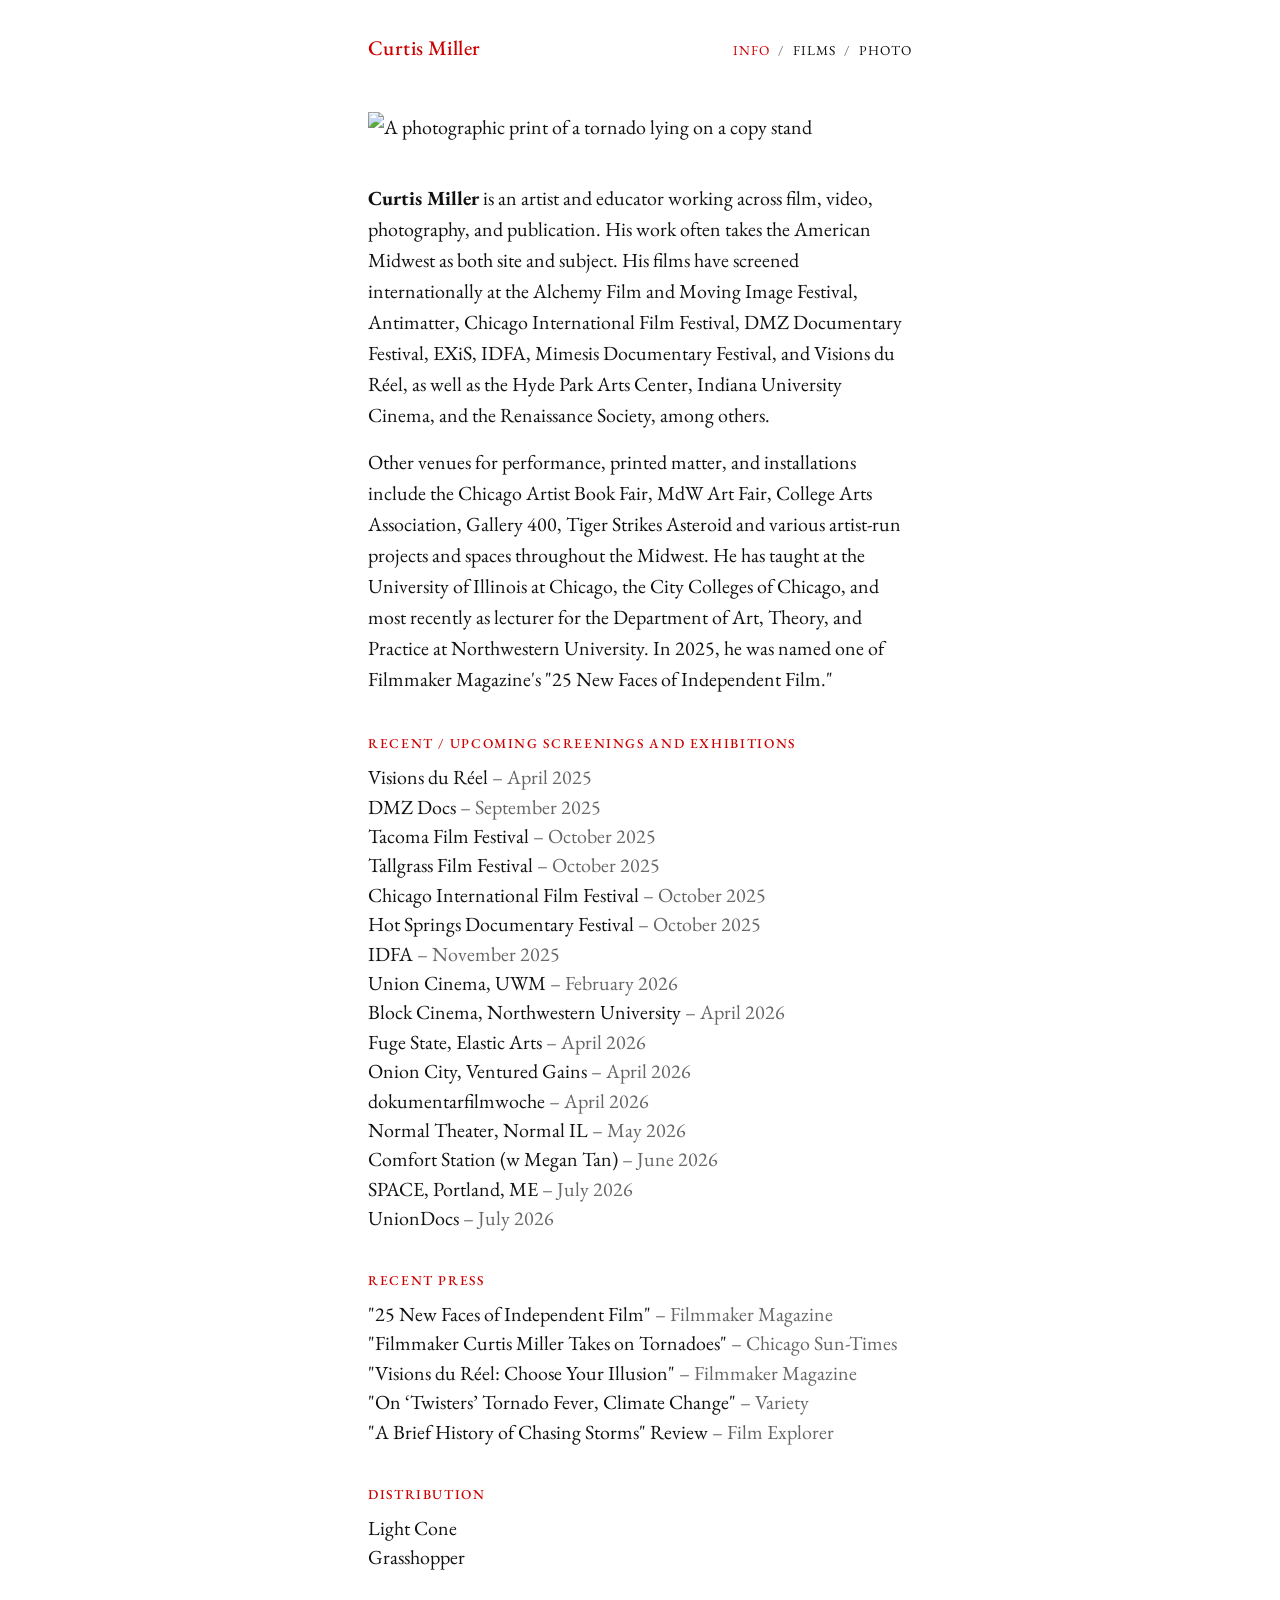
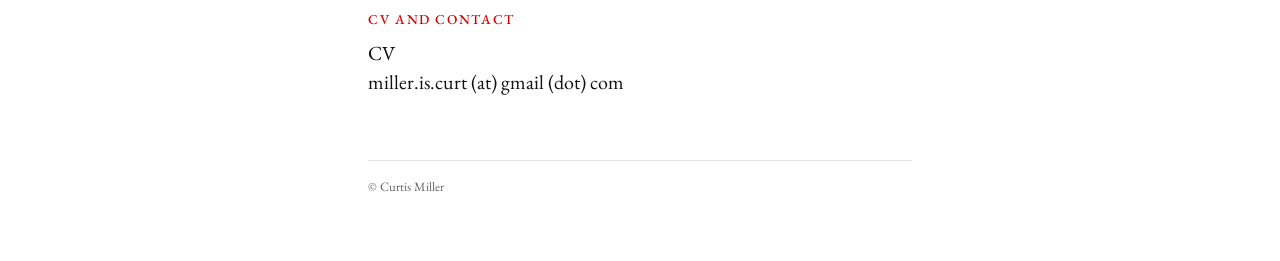
==== index.html @ 885ee68b "Add version number to stylesheet link so browsers fetch the new CSS Phones were showing the new page" ====
<!doctype html>
<html lang="en">
<head>
  <meta charset="utf-8">
  <meta name="viewport" content="width=device-width, initial-scale=1">
  <title>Curtis Miller – Artist / Filmmaker</title>
  <meta name="description" content="Curtis Miller is an artist and educator working across film, video, photography, and publication.">
  <link rel="preload" href="fonts/eb-garamond.woff2" as="font" type="font/woff2" crossorigin>
  <link rel="stylesheet" href="curtismiller.css?v=2">
</head>
<body>

<header class="site-header">
  <a class="site-name" href="index.html">Curtis Miller</a>
  <nav class="site-nav">
    <a href="index.html" aria-current="page">Info</a><a href="films.html">Films</a><a href="photo.html">Photo</a>
  </nav>
</header>

<main>
  <img class="lead-image" src="images/Minimal_Red.jpg" alt="A photographic print of a tornado lying on a copy stand">

  <div class="text">
    <p><strong>Curtis Miller</strong> is an artist and educator working across film, video, photography, and publication. His work often takes the American Midwest as both site and subject. His films have screened internationally at the Alchemy Film and Moving Image Festival, Antimatter, Chicago International Film Festival, DMZ Documentary Festival, EXiS, IDFA, Mimesis Documentary Festival, and Visions du Réel, as well as the Hyde Park Arts Center, Indiana University Cinema, and the Renaissance Society, among others.</p>

    <p>Other venues for performance, printed matter, and installations include the Chicago Artist Book Fair, MdW Art Fair, College Arts Association, Gallery 400, Tiger Strikes Asteroid and various artist-run projects and spaces throughout the Midwest. He has taught at the University of Illinois at Chicago, the City Colleges of Chicago, and most recently as lecturer for the Department of Art, Theory, and Practice at Northwestern University. In 2025, he was named one of Filmmaker Magazine's "25 New Faces of Independent Film."</p>

    <h2>Recent / Upcoming Screenings and Exhibitions</h2>
    <ul class="plain">
      <li>Visions du Réel <span class="date">– April 2025</span></li>
      <li>DMZ Docs <span class="date">– September 2025</span></li>
      <li>Tacoma Film Festival <span class="date">– October 2025</span></li>
      <li>Tallgrass Film Festival <span class="date">– October 2025</span></li>
      <li>Chicago International Film Festival <span class="date">– October 2025</span></li>
      <li>Hot Springs Documentary Festival <span class="date">– October 2025</span></li>
      <li>IDFA <span class="date">– November 2025</span></li>
      <li>Union Cinema, UWM <span class="date">– February 2026</span></li>
      <li>Block Cinema, Northwestern University <span class="date">– April 2026</span></li>
      <li>Fuge State, Elastic Arts <span class="date">– April 2026</span></li>
      <li>Onion City, Ventured Gains <span class="date">– April 2026</span></li>
      <li>dokumentarfilmwoche <span class="date">– April 2026</span></li>
      <li>Normal Theater, Normal IL <span class="date">– May 2026</span></li>
      <li><a href="https://comfortstationlogansquare.org/june-2026-curtis-miller-and-megan-tan" target="_blank" rel="noopener">Comfort Station (w Megan Tan)</a> <span class="date">– June 2026</span></li>
      <li>SPACE, Portland, ME <span class="date">– July 2026</span></li>
      <li>UnionDocs <span class="date">– July 2026</span></li>
    </ul>

    <h2>Recent Press</h2>
    <ul class="plain">
      <li><a href="https://filmmakermagazine.com/people/curtis-miller/" target="_blank" rel="noopener">"25 New Faces of Independent Film"</a> <span class="source">– Filmmaker Magazine</span></li>
      <li><a href="https://chicago.suntimes.com/movies-and-tv/2025/10/17/filmmaker-curtis-miller-a-brief-history-of-chasing-storms-chicago-international-film-fest" target="_blank" rel="noopener">"Filmmaker Curtis Miller Takes on Tornadoes"</a> <span class="source">– Chicago Sun-Times</span></li>
      <li><a href="https://filmmakermagazine.com/130494-visions-du-reel-2025-reviews-prince-of-nanawa-soldiers-of-light/" target="_blank" rel="noopener">"Visions du Réel: Choose Your Illusion"</a> <span class="source">– Filmmaker Magazine</span></li>
      <li><a href="https://variety.com/2025/film/global/a-brief-history-of-chasing-storms-twisters-climate-change-1236362702/" target="_blank" rel="noopener">"On ‘Twisters’ Tornado Fever, Climate Change"</a> <span class="source">– Variety</span></li>
      <li><a href="https://www.filmexplorer.ch/detail/a-brief-history-of-chasing-storms/" target="_blank" rel="noopener">"A Brief History of Chasing Storms" Review</a> <span class="source">– Film Explorer</span></li>
    </ul>

    <h2>Distribution</h2>
    <ul class="plain">
      <li><a href="https://lightcone.org/en/cineaste-18432-curtis-miller" target="_blank" rel="noopener">Light Cone</a></li>
      <li><a href="https://store.grasshopperfilm.com/a-brief-history-of-chasing-storms.html" target="_blank" rel="noopener">Grasshopper</a></li>
    </ul>

    <h2>CV and Contact</h2>
    <ul class="plain">
      <li><a href="https://docs.google.com/document/d/1ivkxfLE26ahniaY4CYEQGOqVUNz95qUPNqPvk-hR7dc/edit?usp=sharing" target="_blank" rel="noopener">CV</a></li>
      <li>miller.is.curt (at) gmail (dot) com</li>
    </ul>
  </div>
</main>

<footer class="site-footer">© Curtis Miller</footer>

</body>
</html>
---- curtismiller.css ----
/*
  Curtis Miller - site stylesheet

  Mobile-first: the base rules are for phones, and the media
  queries near the bottom add to them for wider screens.
  Colours live in the :root block so they can be changed in one place.

  After editing this file, bump the ?v= number in each page's
  <link rel="stylesheet" href="curtismiller.css?v=..."> line so browsers
  fetch the new version instead of a cached copy.
*/

/* ---------- Font: EB Garamond, self-hosted (regular and italic files) ---------- */

@font-face {
  font-family: "EB Garamond";
  font-style: normal;
  font-weight: 400 800;
  font-display: swap;
  src: url("fonts/eb-garamond.woff2") format("woff2");
}

@font-face {
  font-family: "EB Garamond";
  font-style: italic;
  font-weight: 400 800;
  font-display: swap;
  src: url("fonts/eb-garamond-italic.woff2") format("woff2");
}

/* ---------- Colours ---------- */

:root {
  --bg: #fff;
  --text: #111;
  --muted: #666;
  --accent: #c00;   /* the site red; darker than pure red so small text stays readable */
  --rule: #e5e5e5;

  --column: 34rem;  /* width of the single page column: header, images, text, footer */
}

@media (prefers-color-scheme: dark) {
  :root {
    --bg: #111;
    --text: #e8e8e8;
    --muted: #999;
    --accent: #ff5a5a;
    --rule: #2a2a2a;
  }
}

/* ---------- Base ---------- */

*,
*::before,
*::after {
  box-sizing: border-box;
}

html {
  -webkit-text-size-adjust: 100%;
  text-size-adjust: 100%;
}

body {
  margin: 0;
  padding: 0 1rem 3rem;
  background: var(--bg);
  color: var(--text);
  font-family: "EB Garamond", Garamond, "Times New Roman", Georgia, serif;
  font-size: 1.15rem;
  line-height: 1.55;
}

a {
  color: inherit;
  text-decoration: none;
}

a:hover,
a:focus {
  color: var(--accent);
}

a:focus-visible {
  outline: 2px solid var(--accent);
  outline-offset: 2px;
}

img {
  display: block;
  max-width: 100%;
  height: auto;
  margin: 0 auto;
}

h1,
h2 {
  color: var(--accent);
  font-weight: 500;
  line-height: 1.25;
}

h1 {
  font-size: 1.5rem;
  margin: 0 0 0.25rem;
}

h2 {
  font-size: 0.85rem;
  letter-spacing: 0.12em;
  text-transform: uppercase;
  margin: 2.5rem 0 0.75rem;
}

p {
  margin: 0 0 1rem;
}

/* ---------- Header and navigation ---------- */

.site-header {
  display: flex;
  flex-wrap: wrap;
  align-items: baseline;
  justify-content: space-between;
  gap: 0.5rem 1.5rem;
  max-width: var(--column);
  margin: 0 auto;
  padding: 1.25rem 0 2rem;
}

.site-name {
  color: var(--accent);
  font-weight: 500;
  font-size: 1.3rem;
  letter-spacing: 0.02em;
}

.site-nav {
  font-size: 0.85rem;
  letter-spacing: 0.08em;
  text-transform: uppercase;
}

.site-nav a + a::before {
  content: "/";
  margin: 0 0.6em;
  color: var(--muted);
}

.site-nav a[aria-current="page"] {
  color: var(--accent);
}

/* ---------- Page content ---------- */

main {
  max-width: var(--column);
  margin: 0 auto;
}

/* Comfortable reading width for paragraphs and lists */
.text {
  max-width: var(--column);
  margin: 0 auto;
}

.meta {
  color: var(--muted);
  font-size: 0.9rem;
}

.lead-image {
  margin: 0 auto 2.5rem;
}

/* Lists without bullets: screenings, press, links */
.plain {
  list-style: none;
  margin: 0;
  padding: 0;
}

.plain li {
  margin-bottom: 0.15rem;
  line-height: 1.35;
}

.plain .source,
.plain .date {
  color: var(--muted);
}

/* ---------- Image stacks (film pages, photo series) ---------- */

.stack {
  margin: 1.5rem 0 2rem;
}

.stack img {
  margin-bottom: 1rem;
}

/* Images fill the column so their edges line up with the text */
.stack img,
.lead-image {
  width: 100%;
}

/* ---------- Films grid ---------- */

.film-grid {
  display: grid;
  grid-template-columns: 1fr;
  gap: 2rem 1.5rem;
  margin: 0;
  padding: 0;
  list-style: none;
}

.film-grid a {
  display: block;
}

.film-grid img {
  width: 100%;
}

.film-grid .title {
  display: block;
  margin-top: 0.5rem;
  font-weight: 500;
  line-height: 1.3;
}

.film-grid .meta {
  display: block;
}

.film-grid a:hover img,
.film-grid a:focus img {
  opacity: 0.85;
}

/* ---------- Photo series ---------- */

.series {
  margin-bottom: 2rem;
}

.series h2 {
  margin-top: 0;
  max-width: var(--column);
  margin-left: auto;
  margin-right: auto;
}

.series .year {
  color: var(--muted);
  font-weight: 400;
  text-transform: none;
  letter-spacing: 0;
}

/* ---------- Footer ---------- */

.back {
  margin-top: 3rem;
}

.site-footer {
  max-width: var(--column);
  margin: 4rem auto 0;
  padding-top: 1rem;
  border-top: 1px solid var(--rule);
  color: var(--muted);
  font-size: 0.8rem;
}

/* ---------- Tablet and up ---------- */

@media (min-width: 640px) {
  body {
    padding: 0 2rem 4rem;
  }

  .film-grid {
    grid-template-columns: 1fr 1fr;
  }
}

/* ---------- Desktop ---------- */

@media (min-width: 1024px) {
  body {
    font-size: 1.25rem;
  }

  h1 {
    font-size: 1.9rem;
  }

  .site-header {
    padding: 2rem 0 3rem;
  }
}

/* ---------- Print ---------- */

@media print {
  .site-nav,
  .back {
    display: none;
  }

  a {
    text-decoration: underline;
  }
}
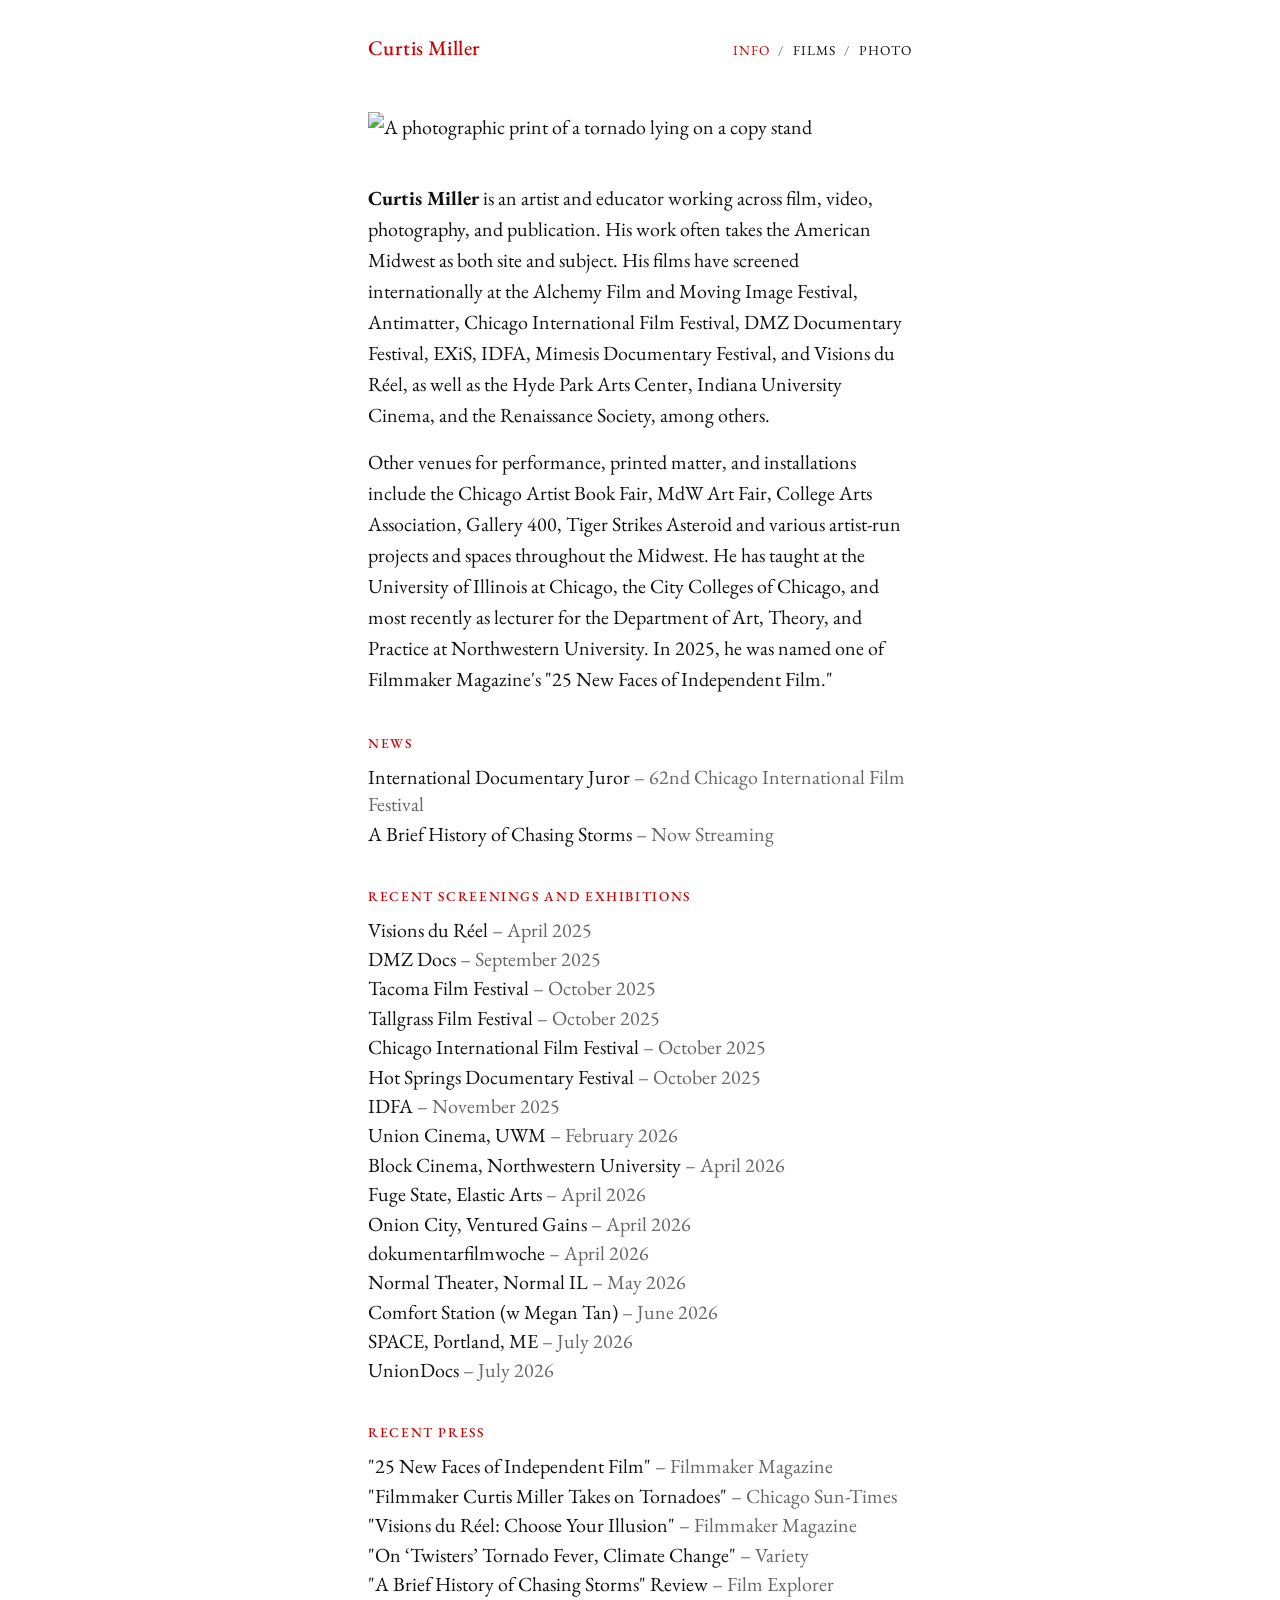
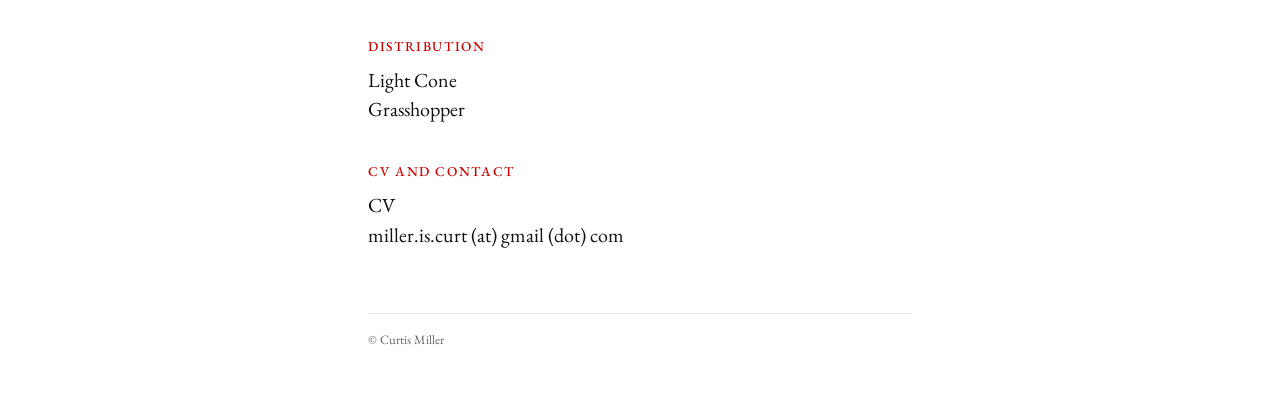
==== commit f57dcb74: "Add News section to Info page; rename screenings heading Co-Authored-By: Claude Opus 5.5 <noreply@an" ====
--- a/index.html
+++ b/index.html
@@ -25,7 +25,13 @@
 
     <p>Other venues for performance, printed matter, and installations include the Chicago Artist Book Fair, MdW Art Fair, College Arts Association, Gallery 400, Tiger Strikes Asteroid and various artist-run projects and spaces throughout the Midwest. He has taught at the University of Illinois at Chicago, the City Colleges of Chicago, and most recently as lecturer for the Department of Art, Theory, and Practice at Northwestern University. In 2025, he was named one of Filmmaker Magazine's "25 New Faces of Independent Film."</p>
 
-    <h2>Recent / Upcoming Screenings and Exhibitions</h2>
+    <h2>News</h2>
+    <ul class="plain">
+      <li><a href="https://www.chicagofilmfestival.com/festival/juries/#1571243135272-5488a110-1508" target="_blank" rel="noopener">International Documentary Juror</a> <span class="source">– 62nd Chicago International Film Festival</span></li>
+      <li><a href="https://watch.grasshopperfilm.com/films/a-brief-history-of-chasing-storms" target="_blank" rel="noopener">A Brief History of Chasing Storms</a> <span class="source">– Now Streaming</span></li>
+    </ul>
+
+    <h2>Recent Screenings and Exhibitions</h2>
     <ul class="plain">
       <li>Visions du Réel <span class="date">– April 2025</span></li>
       <li>DMZ Docs <span class="date">– September 2025</span></li>
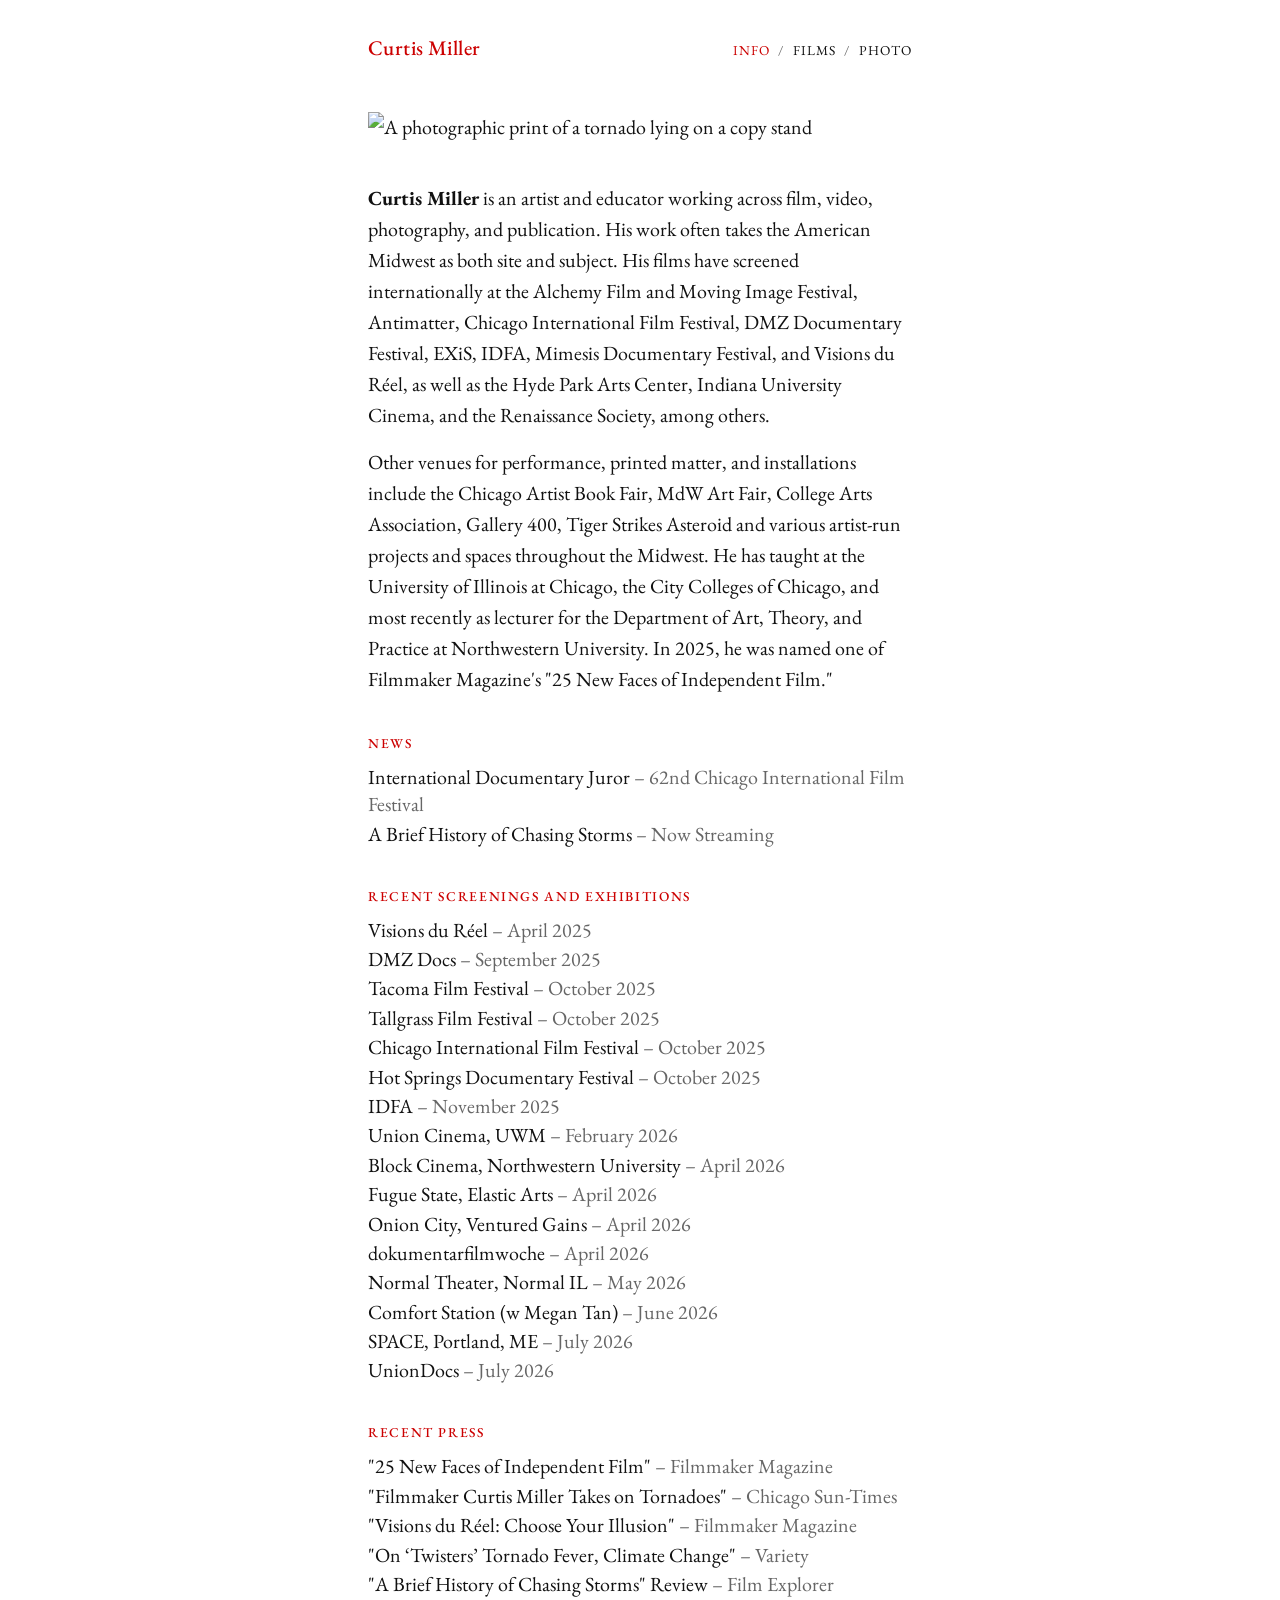
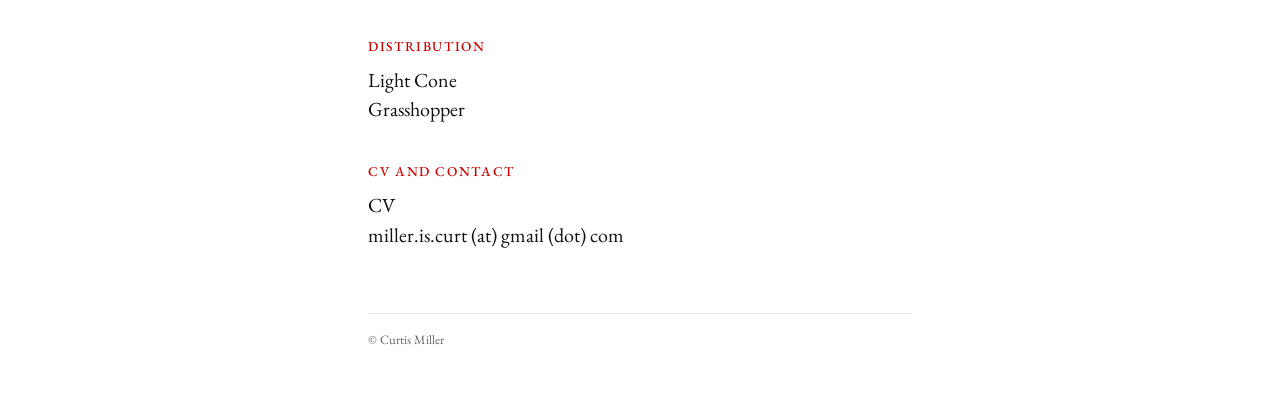
==== commit e9aa0b6d: "Add CV page and link it from the Info page Replaces the Google Doc link. Year column layout for each" ====
--- a/index.html
+++ b/index.html
@@ -6,7 +6,7 @@
   <title>Curtis Miller – Artist / Filmmaker</title>
   <meta name="description" content="Curtis Miller is an artist and educator working across film, video, photography, and publication.">
   <link rel="preload" href="fonts/eb-garamond.woff2" as="font" type="font/woff2" crossorigin>
-  <link rel="stylesheet" href="curtismiller.css?v=2">
+  <link rel="stylesheet" href="curtismiller.css?v=3">
 </head>
 <body>
 
@@ -42,7 +42,7 @@
       <li>IDFA <span class="date">– November 2025</span></li>
       <li>Union Cinema, UWM <span class="date">– February 2026</span></li>
       <li>Block Cinema, Northwestern University <span class="date">– April 2026</span></li>
-      <li>Fuge State, Elastic Arts <span class="date">– April 2026</span></li>
+      <li>Fugue State, Elastic Arts <span class="date">– April 2026</span></li>
       <li>Onion City, Ventured Gains <span class="date">– April 2026</span></li>
       <li>dokumentarfilmwoche <span class="date">– April 2026</span></li>
       <li>Normal Theater, Normal IL <span class="date">– May 2026</span></li>
@@ -68,7 +68,7 @@
 
     <h2>CV and Contact</h2>
     <ul class="plain">
-      <li><a href="https://docs.google.com/document/d/1ivkxfLE26ahniaY4CYEQGOqVUNz95qUPNqPvk-hR7dc/edit?usp=sharing" target="_blank" rel="noopener">CV</a></li>
+      <li><a href="cv.html">CV</a></li>
       <li>miller.is.curt (at) gmail (dot) com</li>
     </ul>
   </div>
--- a/curtismiller.css
+++ b/curtismiller.css
@@ -193,6 +193,38 @@
   color: var(--muted);
 }
 
+/* ---------- CV: year column beside each entry ---------- */
+
+.cv {
+  display: grid;
+  grid-template-columns: 4.5rem 1fr;
+  gap: 0 1rem;
+  margin: 0;
+  line-height: 1.35;
+}
+
+.cv dt {
+  color: var(--muted);
+}
+
+.cv dd {
+  margin: 0 0 0.6rem;
+}
+
+.detail-list {
+  margin-top: 0.3rem;
+}
+
+.detail {
+  display: block;
+  color: var(--muted);
+  font-size: 0.85em;
+}
+
+.detail-list li {
+  margin-bottom: 0.4rem;
+}
+
 /* ---------- Image stacks (film pages, photo series) ---------- */
 
 .stack {
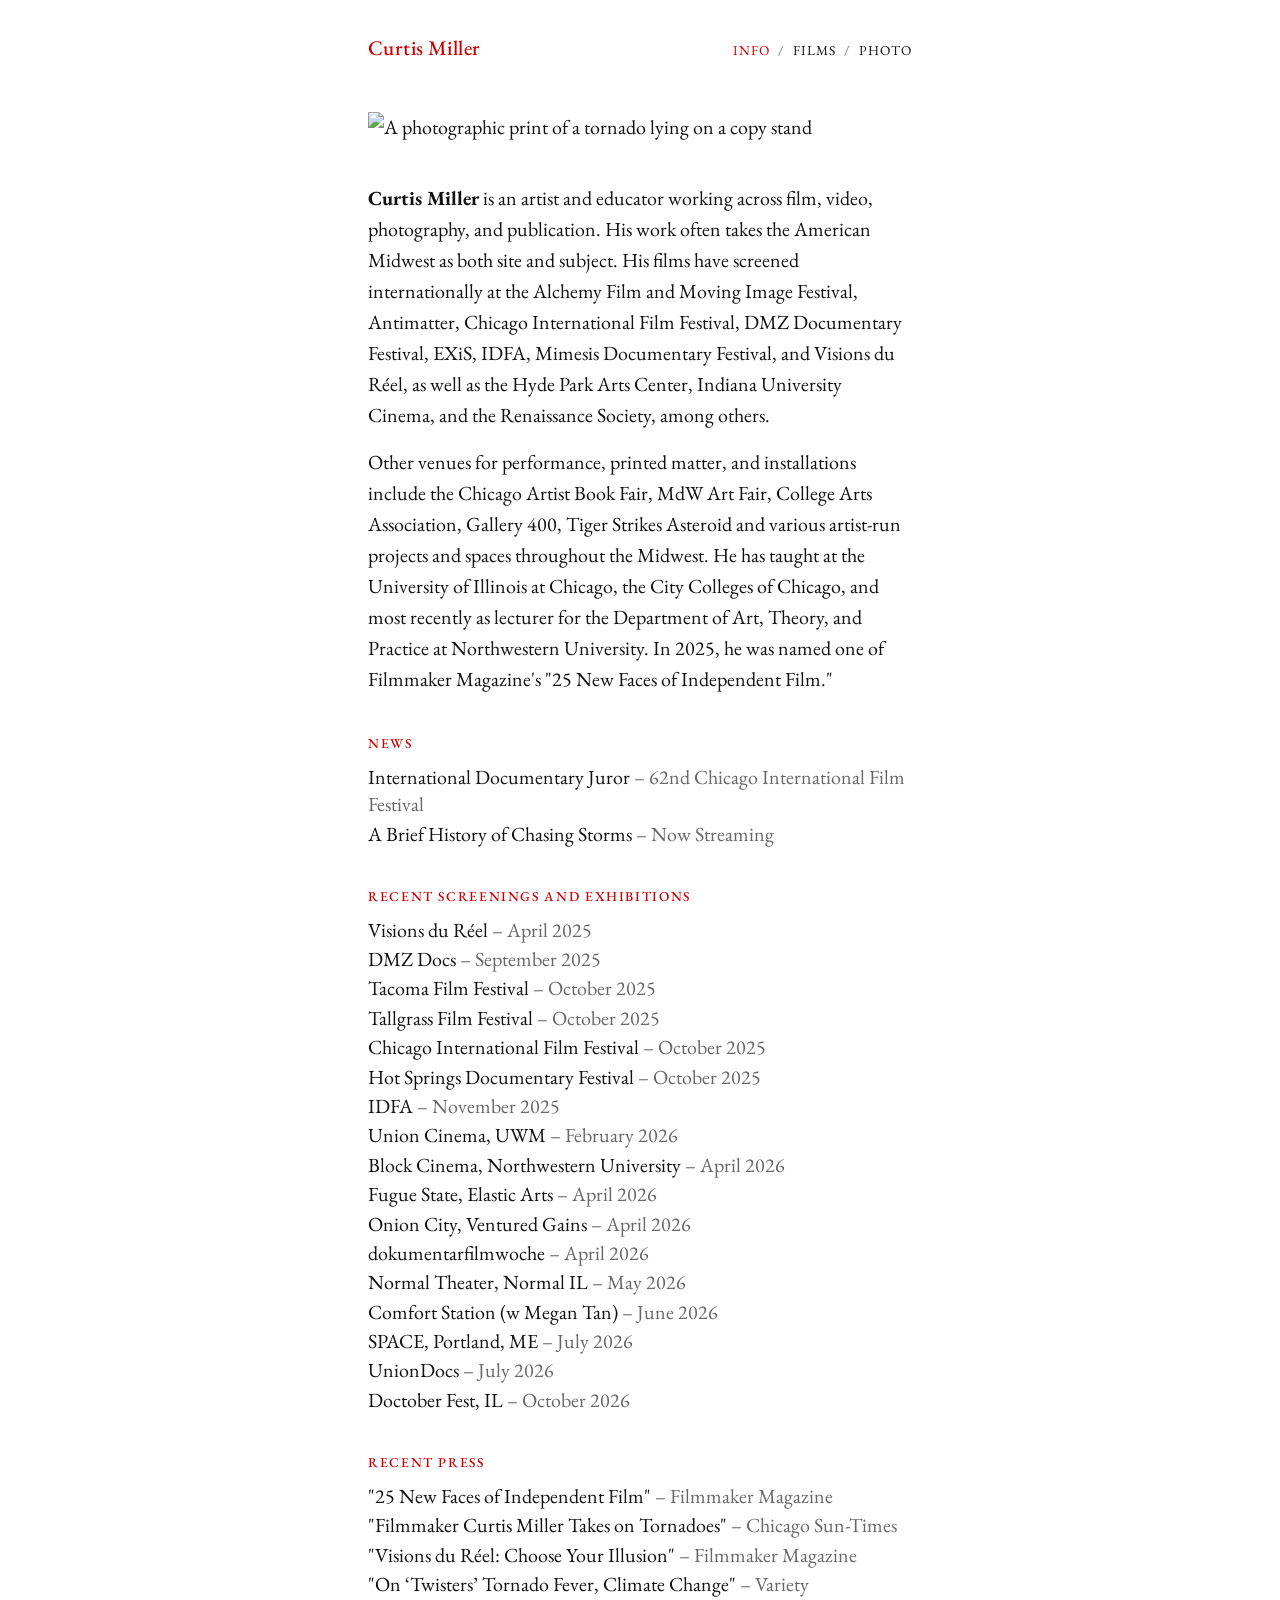
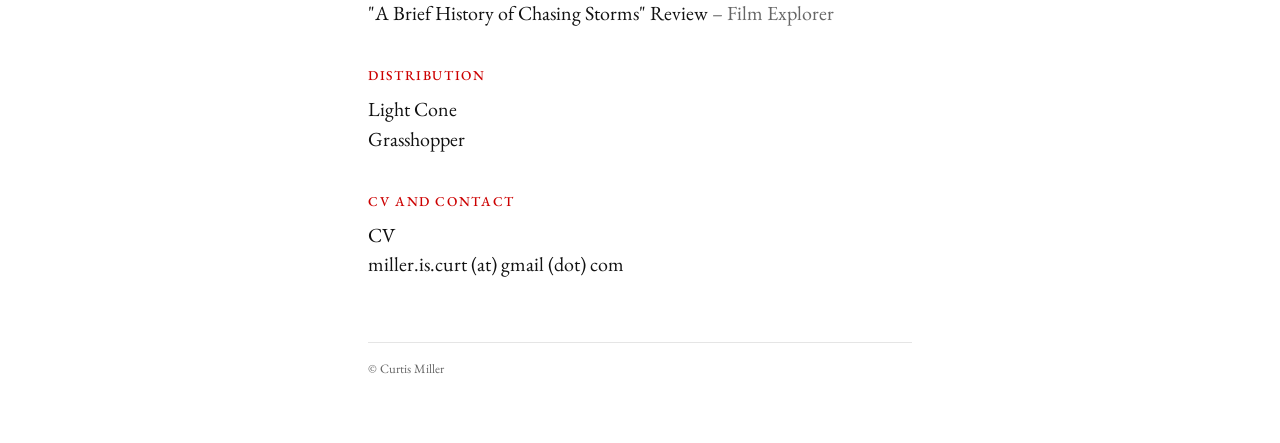
==== commit d7ea735f: "Add Doctober Fest to recent screenings Co-Authored-By: Claude Opus 5.5 <noreply@anthropic.com> Claud" ====
--- a/index.html
+++ b/index.html
@@ -49,6 +49,7 @@
       <li><a href="https://comfortstationlogansquare.org/june-2026-curtis-miller-and-megan-tan" target="_blank" rel="noopener">Comfort Station (w Megan Tan)</a> <span class="date">– June 2026</span></li>
       <li>SPACE, Portland, ME <span class="date">– July 2026</span></li>
       <li>UnionDocs <span class="date">– July 2026</span></li>
+      <li>Doctober Fest, IL <span class="date">– October 2026</span></li>
     </ul>
 
     <h2>Recent Press</h2>
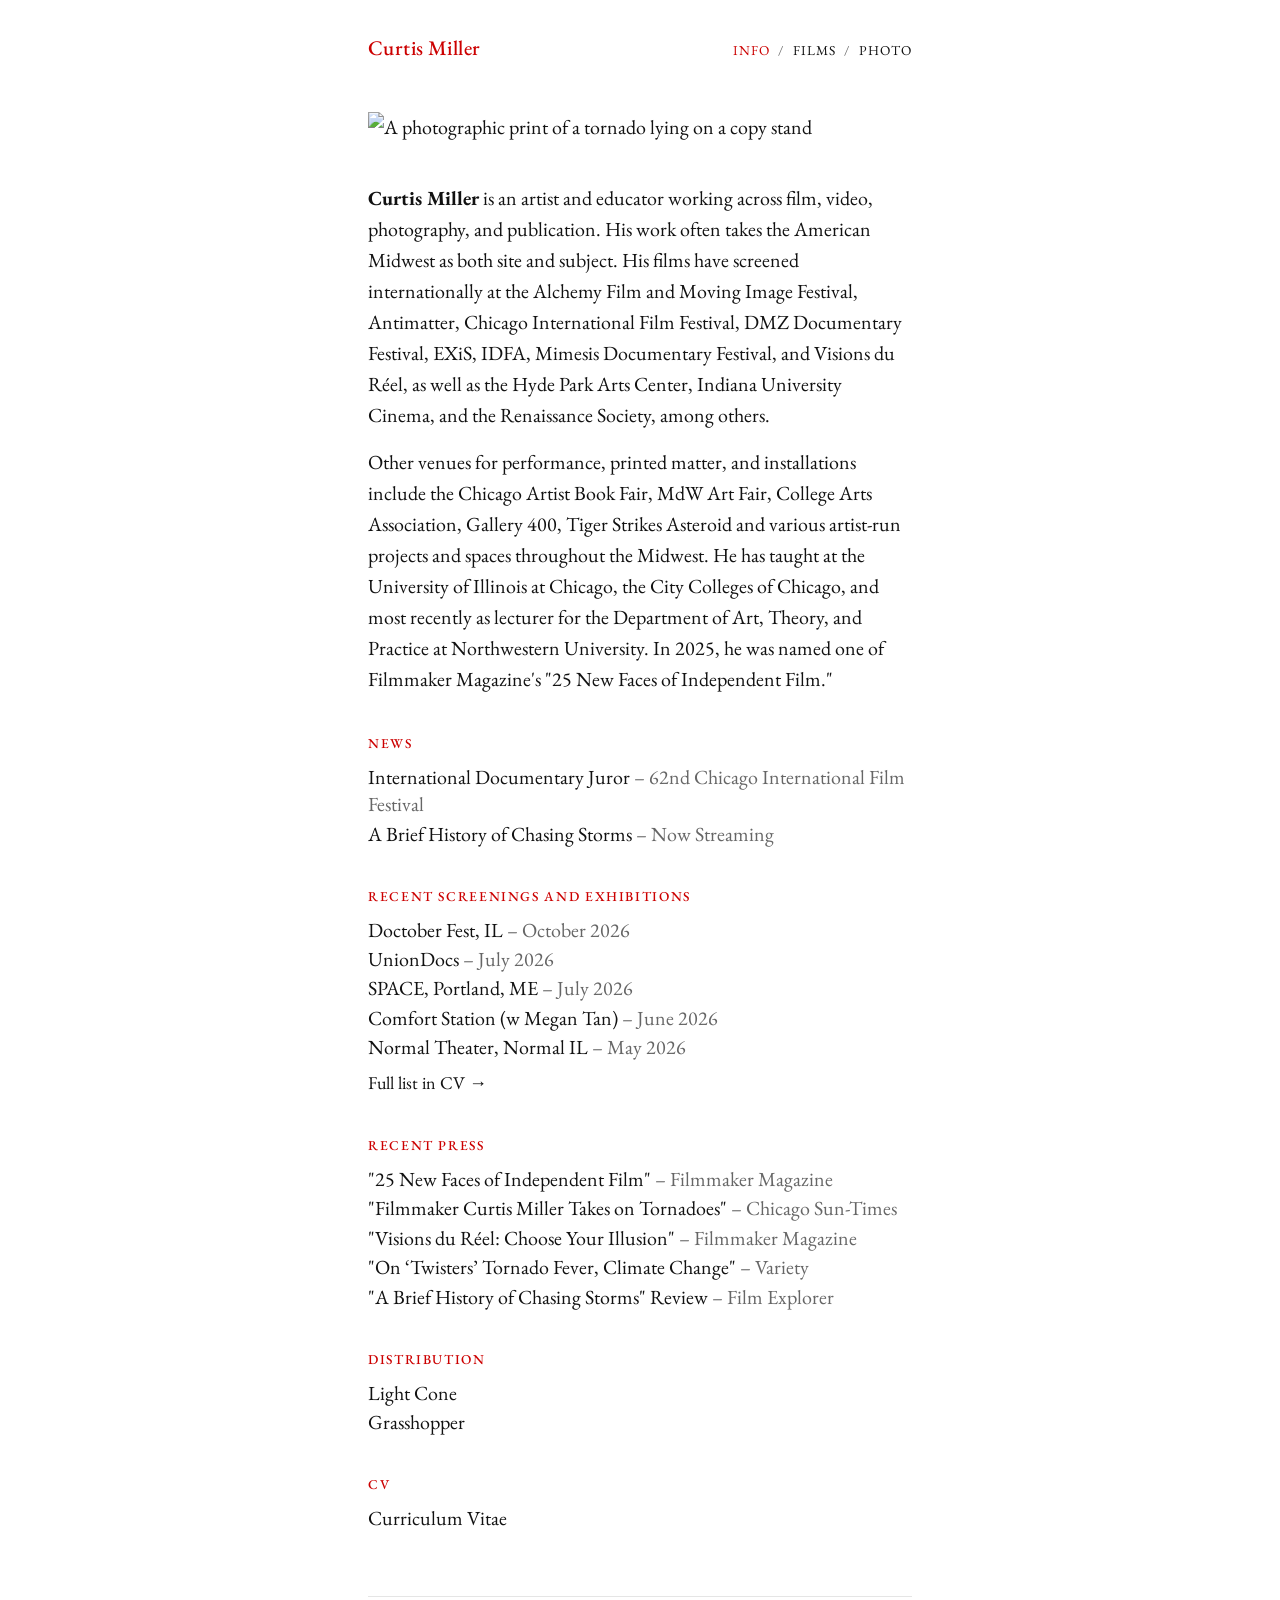
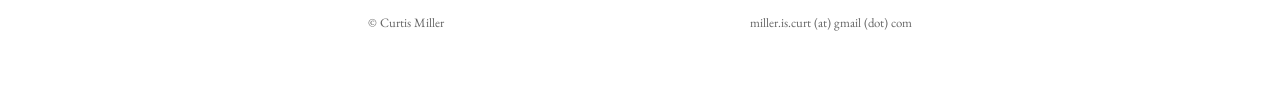
==== commit a8f11155: "Shorten Info page, add Watch link, enlargeable photos, footer email, link previews - Info: screening" ====
--- a/index.html
+++ b/index.html
@@ -5,8 +5,15 @@
   <meta name="viewport" content="width=device-width, initial-scale=1">
   <title>Curtis Miller – Artist / Filmmaker</title>
   <meta name="description" content="Curtis Miller is an artist and educator working across film, video, photography, and publication.">
+  <meta property="og:type" content="website">
+  <meta property="og:site_name" content="Curtis Miller">
+  <meta property="og:title" content="Curtis Miller – Artist / Filmmaker">
+  <meta property="og:description" content="Curtis Miller is an artist and educator working across film, video, photography, and publication.">
+  <meta property="og:url" content="https://www.curtis-miller.com/">
+  <meta property="og:image" content="https://www.curtis-miller.com/images/Minimal_Red.jpg">
+  <meta name="twitter:card" content="summary_large_image">
   <link rel="preload" href="fonts/eb-garamond.woff2" as="font" type="font/woff2" crossorigin>
-  <link rel="stylesheet" href="curtismiller.css?v=3">
+  <link rel="stylesheet" href="curtismiller.css?v=4">
 </head>
 <body>
 
@@ -33,24 +40,13 @@
 
     <h2>Recent Screenings and Exhibitions</h2>
     <ul class="plain">
-      <li>Visions du Réel <span class="date">– April 2025</span></li>
-      <li>DMZ Docs <span class="date">– September 2025</span></li>
-      <li>Tacoma Film Festival <span class="date">– October 2025</span></li>
-      <li>Tallgrass Film Festival <span class="date">– October 2025</span></li>
-      <li>Chicago International Film Festival <span class="date">– October 2025</span></li>
-      <li>Hot Springs Documentary Festival <span class="date">– October 2025</span></li>
-      <li>IDFA <span class="date">– November 2025</span></li>
-      <li>Union Cinema, UWM <span class="date">– February 2026</span></li>
-      <li>Block Cinema, Northwestern University <span class="date">– April 2026</span></li>
-      <li>Fugue State, Elastic Arts <span class="date">– April 2026</span></li>
-      <li>Onion City, Ventured Gains <span class="date">– April 2026</span></li>
-      <li>dokumentarfilmwoche <span class="date">– April 2026</span></li>
+      <li>Doctober Fest, IL <span class="date">– October 2026</span></li>
+      <li>UnionDocs <span class="date">– July 2026</span></li>
+      <li>SPACE, Portland, ME <span class="date">– July 2026</span></li>
+      <li><a href="https://comfortstationlogansquare.org/june-2026-curtis-miller-and-megan-tan" target="_blank" rel="noopener">Comfort Station (w Megan Tan)</a> <span class="date">– June 2026</span></li>
       <li>Normal Theater, Normal IL <span class="date">– May 2026</span></li>
-      <li><a href="https://comfortstationlogansquare.org/june-2026-curtis-miller-and-megan-tan" target="_blank" rel="noopener">Comfort Station (w Megan Tan)</a> <span class="date">– June 2026</span></li>
-      <li>SPACE, Portland, ME <span class="date">– July 2026</span></li>
-      <li>UnionDocs <span class="date">– July 2026</span></li>
-      <li>Doctober Fest, IL <span class="date">– October 2026</span></li>
     </ul>
+    <p class="more"><a href="cv.html">Full list in CV →</a></p>
 
     <h2>Recent Press</h2>
     <ul class="plain">
@@ -67,15 +63,17 @@
       <li><a href="https://store.grasshopperfilm.com/a-brief-history-of-chasing-storms.html" target="_blank" rel="noopener">Grasshopper</a></li>
     </ul>
 
-    <h2>CV and Contact</h2>
+    <h2>CV</h2>
     <ul class="plain">
-      <li><a href="cv.html">CV</a></li>
-      <li>miller.is.curt (at) gmail (dot) com</li>
+      <li><a href="cv.html">Curriculum Vitae</a></li>
     </ul>
   </div>
 </main>
 
-<footer class="site-footer">© Curtis Miller</footer>
+<footer class="site-footer">
+  <span>© Curtis Miller</span>
+  <span>miller.is.curt (at) gmail (dot) com</span>
+</footer>
 
 </body>
 </html>
--- a/curtismiller.css
+++ b/curtismiller.css
@@ -193,6 +193,11 @@
   color: var(--muted);
 }
 
+.more {
+  margin: 0.5rem 0 0;
+  font-size: 0.9em;
+}
+
 /* ---------- CV: year column beside each entry ---------- */
 
 .cv {
@@ -233,6 +238,12 @@
 
 .stack img {
   margin-bottom: 1rem;
+}
+
+/* Clicking a photo opens it full size */
+.zoom {
+  display: block;
+  cursor: zoom-in;
 }
 
 /* Images fill the column so their edges line up with the text */
@@ -309,6 +320,10 @@
   border-top: 1px solid var(--rule);
   color: var(--muted);
   font-size: 0.8rem;
+  display: flex;
+  flex-wrap: wrap;
+  justify-content: space-between;
+  gap: 0.25rem 1rem;
 }
 
 /* ---------- Tablet and up ---------- */
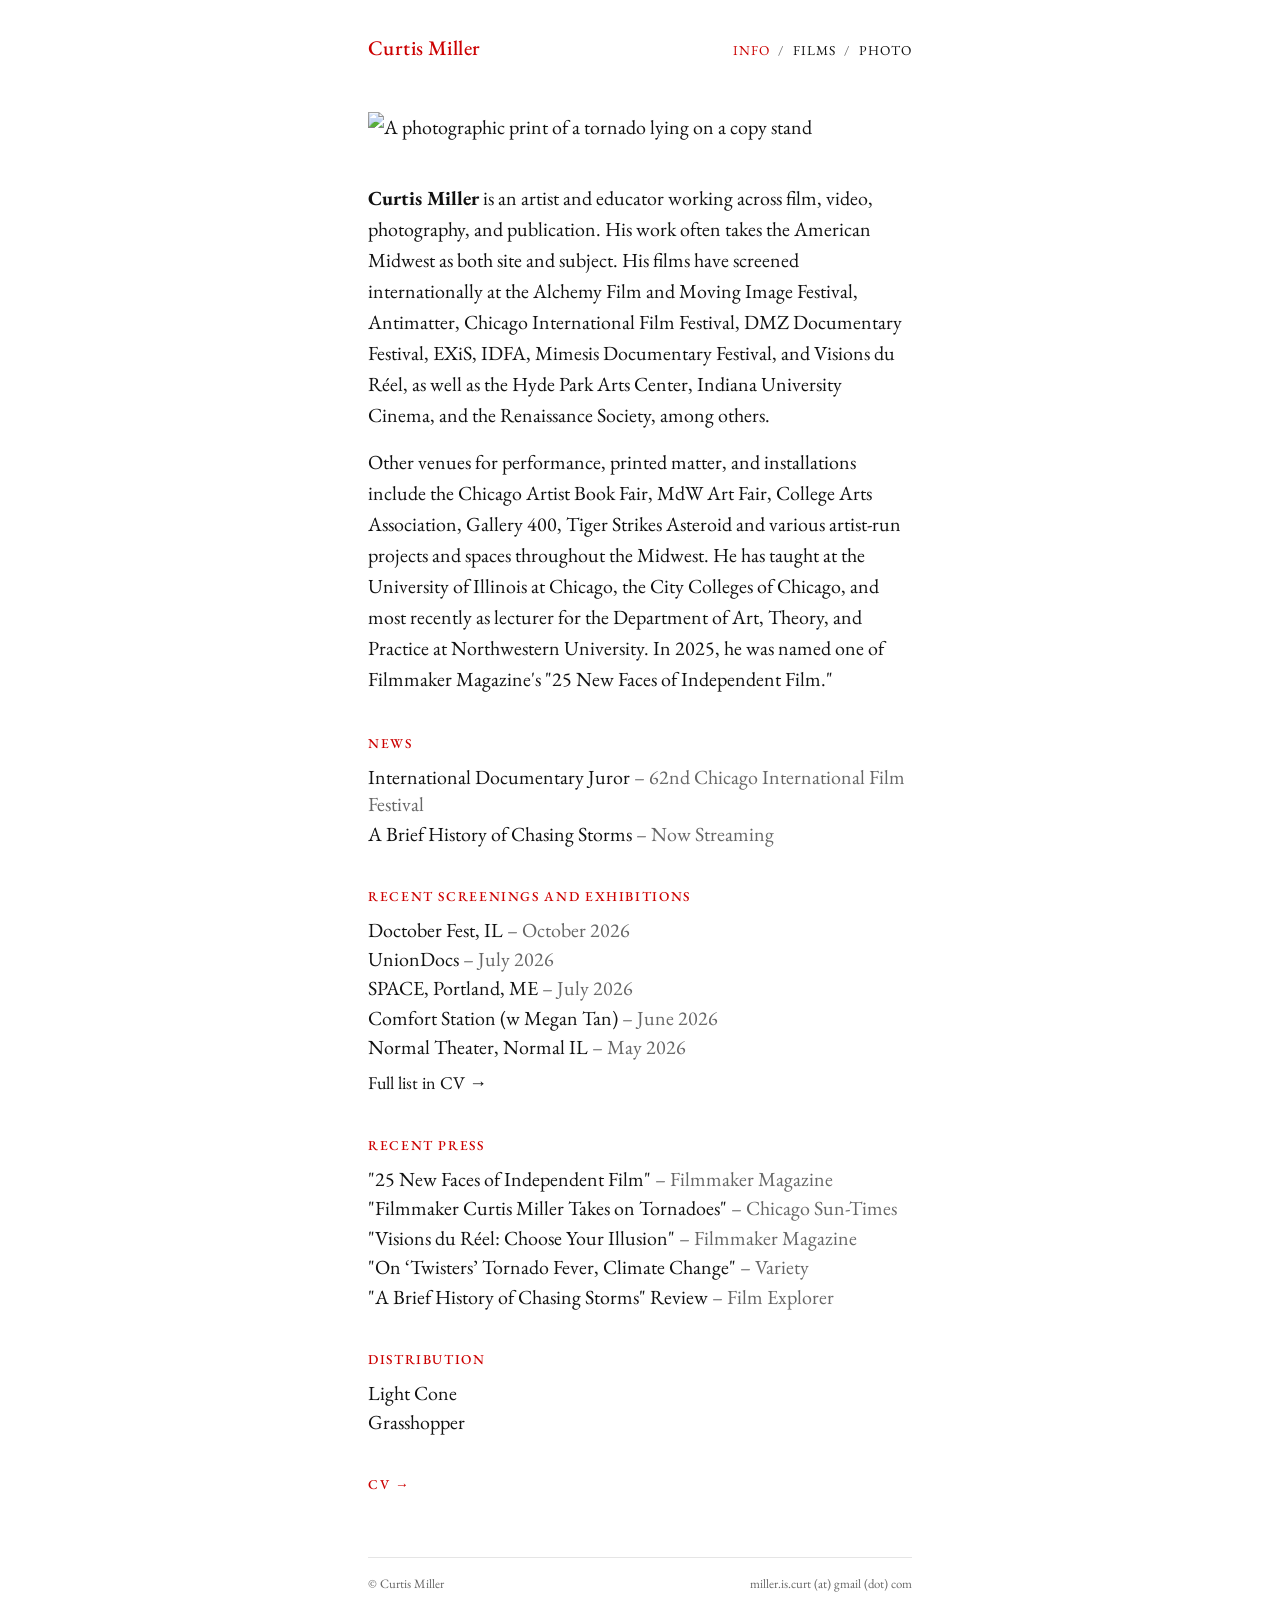
==== commit 3d4b8ec7: "Info page: replace CV heading and link with a single CV link Co-Authored-By: Claude Opus 5.5 <norepl" ====
--- a/index.html
+++ b/index.html
@@ -63,10 +63,7 @@
       <li><a href="https://store.grasshopperfilm.com/a-brief-history-of-chasing-storms.html" target="_blank" rel="noopener">Grasshopper</a></li>
     </ul>
 
-    <h2>CV</h2>
-    <ul class="plain">
-      <li><a href="cv.html">Curriculum Vitae</a></li>
-    </ul>
+    <h2><a href="cv.html">CV →</a></h2>
   </div>
 </main>
 
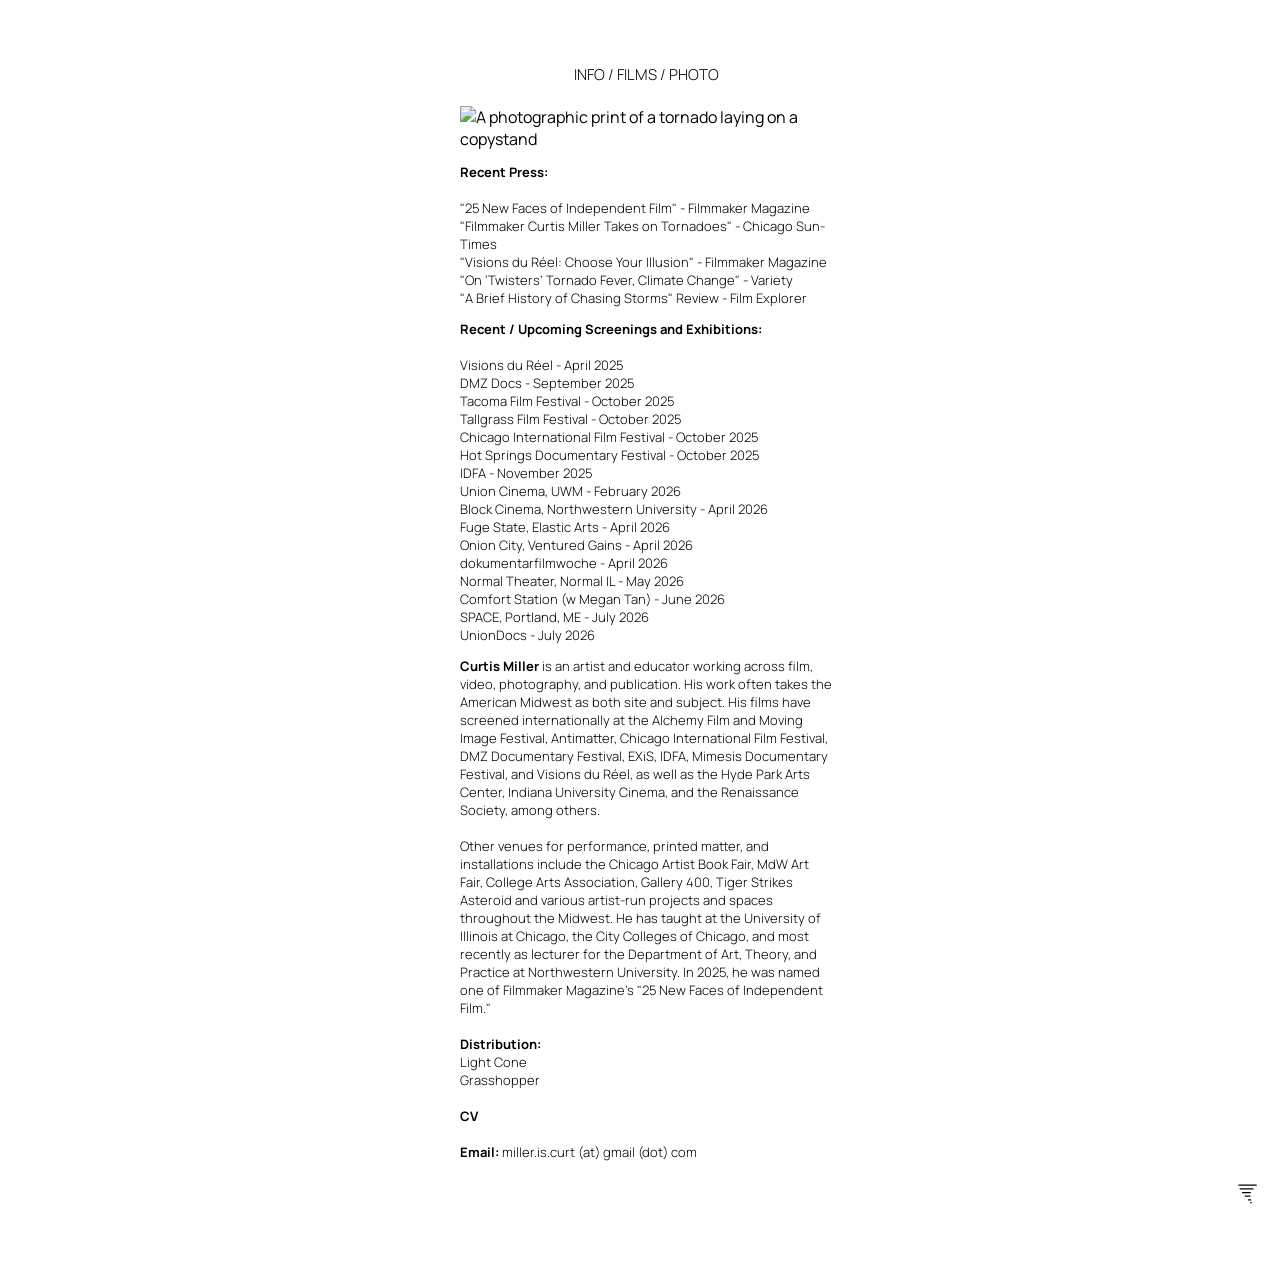
==== commit 54224354: "Hide a small tornado link to the game on the home page A thin line-drawn tornado icon in the home pa" ====
--- a/index.html
+++ b/index.html
@@ -1,76 +1,100 @@
 <!doctype html>
+
 <html lang="en">
 <head>
   <meta charset="utf-8">
-  <meta name="viewport" content="width=device-width, initial-scale=1">
-  <title>Curtis Miller – Artist / Filmmaker</title>
-  <meta name="description" content="Curtis Miller is an artist and educator working across film, video, photography, and publication.">
-  <meta property="og:type" content="website">
-  <meta property="og:site_name" content="Curtis Miller">
-  <meta property="og:title" content="Curtis Miller – Artist / Filmmaker">
-  <meta property="og:description" content="Curtis Miller is an artist and educator working across film, video, photography, and publication.">
-  <meta property="og:url" content="https://www.curtis-miller.com/">
-  <meta property="og:image" content="https://www.curtis-miller.com/images/Minimal_Red.jpg">
-  <meta name="twitter:card" content="summary_large_image">
-  <link rel="preload" href="fonts/eb-garamond.woff2" as="font" type="font/woff2" crossorigin>
-  <link rel="stylesheet" href="curtismiller.css?v=4">
+
+  <title>Curtis Miller - Artist / Filmmaker</title>
+  <meta name="description" content="CURTIS MILLER - Artist and Filmmaker">
+  <meta name="author" content="CURTIS BYRNSIDE MILLER">
+
+  <link rel="stylesheet" href="curtismiller.css">
+    
+<link rel="preconnect" href="https://fonts.gstatic.com">
+<link href="https://fonts.googleapis.com/css2?family=Manrope:wght@200;300;400;500;600;700&display=swap" rel="stylesheet"> 
+<link rel="icon" type="image/png" href=""/>
+        
+<meta name="viewport" content="width=device-width, initial-scale=1.0">    
+  
+  
 </head>
-<body>
+    <header><a href="index.html">INFO</a> / <a href="films.html">FILMS</a> / <a href="photo.html">PHOTO</a></header>
+    
+    <body>
+        <br>
+        <img src="images/Minimal_Red.jpg" class="center" title="A photographic print of a tornado laying on a copystand">
+       
+  <p class="center"> <b>Recent Press:</b>
+<br>  
+<br>
+<a href="https://filmmakermagazine.com/people/curtis-miller/" target="_blank"> "25 New Faces of Independent Film"</a> - Filmmaker Magazine
+<br>
+<a href="https://chicago.suntimes.com/movies-and-tv/2025/10/17/filmmaker-curtis-miller-a-brief-history-of-chasing-storms-chicago-international-film-fest" target="blank">"Filmmaker Curtis Miller Takes on Tornadoes"</a> - Chicago Sun-Times
+<br>
+  <a href="https://filmmakermagazine.com/130494-visions-du-reel-2025-reviews-prince-of-nanawa-soldiers-of-light/" target="_blank"> "Visions du Réel: Choose Your Illusion"</a> - Filmmaker Magazine
+  <br>
 
-<header class="site-header">
-  <a class="site-name" href="index.html">Curtis Miller</a>
-  <nav class="site-nav">
-    <a href="index.html" aria-current="page">Info</a><a href="films.html">Films</a><a href="photo.html">Photo</a>
-  </nav>
-</header>
+  <a href="https://variety.com/2025/film/global/a-brief-history-of-chasing-storms-twisters-climate-change-1236362702/" target="_blank"> "On ‘Twisters’ Tornado Fever, Climate Change"</a> - Variety
+  <br>
+    <a href="https://www.filmexplorer.ch/detail/a-brief-history-of-chasing-storms/" target="_blank"> "A Brief History of Chasing Storms" Review</a> - Film Explorer
+  
+  </p>
+  
+  <p class="center">
+      <b>Recent / Upcoming Screenings and Exhibitions:</b>
+      <br>
+      <br>
+    Visions du Réel - April 2025 <br>
+    DMZ Docs - September 2025 <br>
+    Tacoma Film Festival - October 2025 <br>
+    Tallgrass Film Festival - October 2025 <br>
+    Chicago International Film Festival - October 2025 <br>
+    Hot Springs Documentary Festival - October 2025 <br>
+    IDFA - November 2025<br>
+    Union Cinema, UWM - February 2026 <br>
+    Block Cinema, Northwestern University - April 2026 <br>
+    Fuge State, Elastic Arts - April 2026 <br>
+    Onion City, Ventured Gains - April 2026 <br>
+    dokumentarfilmwoche - April 2026 <br>
+    Normal Theater, Normal IL - May 2026 <br>
+    <a href="https://comfortstationlogansquare.org/june-2026-curtis-miller-and-megan-tan">Comfort Station (w Megan Tan) - June 2026</a><br>
+    SPACE, Portland, ME - July 2026 <br>
+    UnionDocs - July 2026<br>
+    
 
-<main>
-  <img class="lead-image" src="images/Minimal_Red.jpg" alt="A photographic print of a tornado lying on a copy stand">
 
-  <div class="text">
-    <p><strong>Curtis Miller</strong> is an artist and educator working across film, video, photography, and publication. His work often takes the American Midwest as both site and subject. His films have screened internationally at the Alchemy Film and Moving Image Festival, Antimatter, Chicago International Film Festival, DMZ Documentary Festival, EXiS, IDFA, Mimesis Documentary Festival, and Visions du Réel, as well as the Hyde Park Arts Center, Indiana University Cinema, and the Renaissance Society, among others.</p>
+</p>
 
-    <p>Other venues for performance, printed matter, and installations include the Chicago Artist Book Fair, MdW Art Fair, College Arts Association, Gallery 400, Tiger Strikes Asteroid and various artist-run projects and spaces throughout the Midwest. He has taught at the University of Illinois at Chicago, the City Colleges of Chicago, and most recently as lecturer for the Department of Art, Theory, and Practice at Northwestern University. In 2025, he was named one of Filmmaker Magazine's "25 New Faces of Independent Film."</p>
+        <p class="center">
+      
+              <b>Curtis Miller</b> is an artist and educator working across film, video, photography, and publication. His work often takes the American Midwest as both site and subject. 
+              His films have screened internationally at the Alchemy Film and Moving Image Festival, Antimatter, Chicago International Film Festival, DMZ Documentary Festival, EXiS, IDFA, Mimesis Documentary Festival, and Visions du Réel, as well as the Hyde Park Arts Center, Indiana University Cinema, 
+              and the Renaissance Society, among others. 
+          <br>
+          <br>
+          Other venues for performance, printed matter, and installations include the Chicago Artist Book Fair, MdW Art Fair, College Arts Association, Gallery 400, Tiger Strikes Asteroid and various artist-run projects and spaces throughout the Midwest. 
+              He has taught at the University of Illinois at Chicago, the City Colleges of Chicago, and most recently as lecturer for the Department of Art, Theory, and Practice at Northwestern University. In 2025, he was named one of Filmmaker Magazine's "25 New Faces of Independent Film."
+             
+            <br>
+            <br>
+            <b>Distribution:</b> <br>
+            <a href="https://lightcone.org/en/cineaste-18432-curtis-miller" target="_blank" rel="noopener noreferrer">Light Cone</a> <br>
+            <a href="https://store.grasshopperfilm.com/a-brief-history-of-chasing-storms.html?Session_ID=a2531d6de21d5cc5e908e0d5b5685e9d" target="blank" rel="noopener noreferrer">Grasshopper</a>
+            <br>
+            <br>
+          <a href="https://docs.google.com/document/d/1ivkxfLE26ahniaY4CYEQGOqVUNz95qUPNqPvk-hR7dc/edit?usp=sharing" target="_blank" rel="noopener noreferrer"><b>CV</b></a>
+          <br>
+          <br>
+            <b>Email: </b>miller.is.curt (at) gmail (dot) com
 
-    <h2>News</h2>
-    <ul class="plain">
-      <li><a href="https://www.chicagofilmfestival.com/festival/juries/#1571243135272-5488a110-1508" target="_blank" rel="noopener">International Documentary Juror</a> <span class="source">– 62nd Chicago International Film Festival</span></li>
-      <li><a href="https://watch.grasshopperfilm.com/films/a-brief-history-of-chasing-storms" target="_blank" rel="noopener">A Brief History of Chasing Storms</a> <span class="source">– Now Streaming</span></li>
-    </ul>
 
-    <h2>Recent Screenings and Exhibitions</h2>
-    <ul class="plain">
-      <li>Doctober Fest, IL <span class="date">– October 2026</span></li>
-      <li>UnionDocs <span class="date">– July 2026</span></li>
-      <li>SPACE, Portland, ME <span class="date">– July 2026</span></li>
-      <li><a href="https://comfortstationlogansquare.org/june-2026-curtis-miller-and-megan-tan" target="_blank" rel="noopener">Comfort Station (w Megan Tan)</a> <span class="date">– June 2026</span></li>
-      <li>Normal Theater, Normal IL <span class="date">– May 2026</span></li>
-    </ul>
-    <p class="more"><a href="cv.html">Full list in CV →</a></p>
-
-    <h2>Recent Press</h2>
-    <ul class="plain">
-      <li><a href="https://filmmakermagazine.com/people/curtis-miller/" target="_blank" rel="noopener">"25 New Faces of Independent Film"</a> <span class="source">– Filmmaker Magazine</span></li>
-      <li><a href="https://chicago.suntimes.com/movies-and-tv/2025/10/17/filmmaker-curtis-miller-a-brief-history-of-chasing-storms-chicago-international-film-fest" target="_blank" rel="noopener">"Filmmaker Curtis Miller Takes on Tornadoes"</a> <span class="source">– Chicago Sun-Times</span></li>
-      <li><a href="https://filmmakermagazine.com/130494-visions-du-reel-2025-reviews-prince-of-nanawa-soldiers-of-light/" target="_blank" rel="noopener">"Visions du Réel: Choose Your Illusion"</a> <span class="source">– Filmmaker Magazine</span></li>
-      <li><a href="https://variety.com/2025/film/global/a-brief-history-of-chasing-storms-twisters-climate-change-1236362702/" target="_blank" rel="noopener">"On ‘Twisters’ Tornado Fever, Climate Change"</a> <span class="source">– Variety</span></li>
-      <li><a href="https://www.filmexplorer.ch/detail/a-brief-history-of-chasing-storms/" target="_blank" rel="noopener">"A Brief History of Chasing Storms" Review</a> <span class="source">– Film Explorer</span></li>
-    </ul>
-
-    <h2>Distribution</h2>
-    <ul class="plain">
-      <li><a href="https://lightcone.org/en/cineaste-18432-curtis-miller" target="_blank" rel="noopener">Light Cone</a></li>
-      <li><a href="https://store.grasshopperfilm.com/a-brief-history-of-chasing-storms.html" target="_blank" rel="noopener">Grasshopper</a></li>
-    </ul>
-
-    <h2><a href="cv.html">CV →</a></h2>
-  </div>
-</main>
-
-<footer class="site-footer">
-  <span>© Curtis Miller</span>
-  <span>miller.is.curt (at) gmail (dot) com</span>
-</footer>
-
-</body>
-</html>
+        </p>
+ 
+        
+    </body>
+    
+    <footer>
+        <a href="game.html" class="tornado-link" aria-label="A Dinner Date with the Sublime, a storm chasing game"><svg width="22" height="22" viewBox="0 0 24 24" fill="none" stroke="currentColor" stroke-width="1.4" stroke-linecap="round" aria-hidden="true"><path d="M2 3.5h19M3.5 7.5h14M6 11.5h8.5M9 15.5h5M12.5 19.5h2.5M15 22.5h.5"/></svg></a>
+    </footer>
+    
+</html>
--- a/curtismiller.css
+++ b/curtismiller.css
@@ -1,368 +1,242 @@
-/*
-  Curtis Miller - site stylesheet
-
-  Mobile-first: the base rules are for phones, and the media
-  queries near the bottom add to them for wider screens.
-  Colours live in the :root block so they can be changed in one place.
-
-  After editing this file, bump the ?v= number in each page's
-  <link rel="stylesheet" href="curtismiller.css?v=..."> line so browsers
-  fetch the new version instead of a cached copy.
-*/
-
-/* ---------- Font: EB Garamond, self-hosted (regular and italic files) ---------- */
-
-@font-face {
-  font-family: "EB Garamond";
-  font-style: normal;
-  font-weight: 400 800;
-  font-display: swap;
-  src: url("fonts/eb-garamond.woff2") format("woff2");
-}
-
-@font-face {
-  font-family: "EB Garamond";
-  font-style: italic;
-  font-weight: 400 800;
-  font-display: swap;
-  src: url("fonts/eb-garamond-italic.woff2") format("woff2");
-}
-
-/* ---------- Colours ---------- */
-
-:root {
-  --bg: #fff;
-  --text: #111;
-  --muted: #666;
-  --accent: #c00;   /* the site red; darker than pure red so small text stays readable */
-  --rule: #e5e5e5;
-
-  --column: 34rem;  /* width of the single page column: header, images, text, footer */
-}
-
-@media (prefers-color-scheme: dark) {
-  :root {
-    --bg: #111;
-    --text: #e8e8e8;
-    --muted: #999;
-    --accent: #ff5a5a;
-    --rule: #2a2a2a;
-  }
-}
-
-/* ---------- Base ---------- */
-
-*,
-*::before,
-*::after {
-  box-sizing: border-box;
-}
-
-html {
-  -webkit-text-size-adjust: 100%;
-  text-size-adjust: 100%;
-}
-
-body {
-  margin: 0;
-  padding: 0 1rem 3rem;
-  background: var(--bg);
-  color: var(--text);
-  font-family: "EB Garamond", Garamond, "Times New Roman", Georgia, serif;
-  font-size: 1.15rem;
-  line-height: 1.55;
-}
-
-a {
-  color: inherit;
-  text-decoration: none;
-}
-
-a:hover,
-a:focus {
-  color: var(--accent);
-}
-
-a:focus-visible {
-  outline: 2px solid var(--accent);
-  outline-offset: 2px;
-}
-
-img {
+/*media queries*/
+/*anything greather than >>> a break point - min - */
+/*anything less than a <<<< break point - max*/
+
+/***********MOBILE***********/
+/***********MOBILE***********/
+
+header{
+    background-color: white;
+    width: 100%;
+    margin: auto;
+    text-align: center;
+    bottom: 10px;
+    z-index: 10;
+    height: 20px;
+    font-size: 15px;
+    font-weight: 300;
+}
+
+footer{
+    text-align: right;
+}
+    
+body{
+    background: white; 
+    font-family: 'Manrope', sans-serif;
+    margin-left: 2vw;
+    margin-right: 1vw;
+    margin-bottom: 5vh;
+    margin-top: 15%;
+    z-index: 50;
+    
+}
+
+h1{
+    color: red;
+    font-size: 18px;
+    word-spacing: 10px;
+    font-weight: 600;
+    text-align: center;
+}
+
+h2{
+    color:red;
+    font-size:18px;
+    text-align: center;
+    margin-bottom: 4vh;
+}
+
+h3{color:black;
+text-align: center;
+    font-size: 13px;
+    display: inline;
+}
+
+h2:hover{color:black}
+h2:active{color:red}
+
+
+p{
+    color:black;
+    font-size: 12px
+}
+
+hr {
+  width: 100%;
+  margin-right: auto;
+}
+
+img{max-width: 100%;
+    height: auto;
+    margin-left: auto;
+    margin-right: auto;
+align-content: center;}
+
+.center{
   display: block;
-  max-width: 100%;
-  height: auto;
-  margin: 0 auto;
-}
-
-h1,
-h2 {
-  color: var(--accent);
-  font-weight: 500;
-  line-height: 1.25;
-}
-
-h1 {
-  font-size: 1.5rem;
-  margin: 0 0 0.25rem;
-}
-
-h2 {
-  font-size: 0.85rem;
-  letter-spacing: 0.12em;
-  text-transform: uppercase;
-  margin: 2.5rem 0 0.75rem;
-}
-
-p {
-  margin: 0 0 1rem;
-}
-
-/* ---------- Header and navigation ---------- */
-
-.site-header {
-  display: flex;
-  flex-wrap: wrap;
-  align-items: baseline;
-  justify-content: space-between;
-  gap: 0.5rem 1.5rem;
-  max-width: var(--column);
-  margin: 0 auto;
-  padding: 1.25rem 0 2rem;
-}
-
-.site-name {
-  color: var(--accent);
-  font-weight: 500;
-  font-size: 1.3rem;
-  letter-spacing: 0.02em;
-}
-
-.site-nav {
-  font-size: 0.85rem;
-  letter-spacing: 0.08em;
-  text-transform: uppercase;
-}
-
-.site-nav a + a::before {
-  content: "/";
-  margin: 0 0.6em;
-  color: var(--muted);
-}
-
-.site-nav a[aria-current="page"] {
-  color: var(--accent);
-}
-
-/* ---------- Page content ---------- */
-
-main {
-  max-width: var(--column);
-  margin: 0 auto;
-}
-
-/* Comfortable reading width for paragraphs and lists */
-.text {
-  max-width: var(--column);
-  margin: 0 auto;
-}
-
-.meta {
-  color: var(--muted);
-  font-size: 0.9rem;
-}
-
-.lead-image {
-  margin: 0 auto 2.5rem;
-}
-
-/* Lists without bullets: screenings, press, links */
-.plain {
-  list-style: none;
-  margin: 0;
-  padding: 0;
-}
-
-.plain li {
-  margin-bottom: 0.15rem;
-  line-height: 1.35;
-}
-
-.plain .source,
-.plain .date {
-  color: var(--muted);
-}
-
-.more {
-  margin: 0.5rem 0 0;
-  font-size: 0.9em;
-}
-
-/* ---------- CV: year column beside each entry ---------- */
-
-.cv {
-  display: grid;
-  grid-template-columns: 4.5rem 1fr;
-  gap: 0 1rem;
-  margin: 0;
-  line-height: 1.35;
-}
-
-.cv dt {
-  color: var(--muted);
-}
-
-.cv dd {
-  margin: 0 0 0.6rem;
-}
-
-.detail-list {
-  margin-top: 0.3rem;
-}
-
-.detail {
-  display: block;
-  color: var(--muted);
-  font-size: 0.85em;
-}
-
-.detail-list li {
-  margin-bottom: 0.4rem;
-}
-
-/* ---------- Image stacks (film pages, photo series) ---------- */
-
-.stack {
-  margin: 1.5rem 0 2rem;
-}
-
-.stack img {
-  margin-bottom: 1rem;
-}
-
-/* Clicking a photo opens it full size */
-.zoom {
-  display: block;
-  cursor: zoom-in;
-}
-
-/* Images fill the column so their edges line up with the text */
-.stack img,
-.lead-image {
-  width: 100%;
-}
-
-/* ---------- Films grid ---------- */
-
-.film-grid {
-  display: grid;
-  grid-template-columns: 1fr;
-  gap: 2rem 1.5rem;
-  margin: 0;
-  padding: 0;
-  list-style: none;
-}
-
-.film-grid a {
-  display: block;
-}
-
-.film-grid img {
-  width: 100%;
-}
-
-.film-grid .title {
-  display: block;
-  margin-top: 0.5rem;
-  font-weight: 500;
-  line-height: 1.3;
-}
-
-.film-grid .meta {
-  display: block;
-}
-
-.film-grid a:hover img,
-.film-grid a:focus img {
-  opacity: 0.85;
-}
-
-/* ---------- Photo series ---------- */
-
-.series {
-  margin-bottom: 2rem;
-}
-
-.series h2 {
-  margin-top: 0;
-  max-width: var(--column);
   margin-left: auto;
   margin-right: auto;
-}
-
-.series .year {
-  color: var(--muted);
-  font-weight: 400;
-  text-transform: none;
-  letter-spacing: 0;
-}
-
-/* ---------- Footer ---------- */
-
-.back {
-  margin-top: 3rem;
-}
-
-.site-footer {
-  max-width: var(--column);
-  margin: 4rem auto 0;
-  padding-top: 1rem;
-  border-top: 1px solid var(--rule);
-  color: var(--muted);
-  font-size: 0.8rem;
-  display: flex;
-  flex-wrap: wrap;
-  justify-content: space-between;
-  gap: 0.25rem 1rem;
-}
-
-/* ---------- Tablet and up ---------- */
-
-@media (min-width: 640px) {
-  body {
-    padding: 0 2rem 4rem;
-  }
-
-  .film-grid {
-    grid-template-columns: 1fr 1fr;
-  }
-}
-
-/* ---------- Desktop ---------- */
-
-@media (min-width: 1024px) {
-  body {
-    font-size: 1.25rem;
-  }
-
-  h1 {
-    font-size: 1.9rem;
-  }
-
-  .site-header {
-    padding: 2rem 0 3rem;
-  }
-}
-
-/* ---------- Print ---------- */
-
-@media print {
-  .site-nav,
-  .back {
-    display: none;
-  }
-
-  a {
-    text-decoration: underline;
-  }
-}
+    ;
+}
+
+
+
+#container{
+  display:flex;
+}
+
+
+
+a{ text-decoration: none;
+    color:black;
+}
+a:hover{color:red}
+
+.tornado-link{display: inline-block; padding: 8px; line-height: 0;}
+.tornado-link svg{display: block;}
+
+ul{list-style-position: outside;}
+
+li{list-style-position: outside;}
+
+iframe{
+    align-content: center;
+    display: block;
+}
+
+
+
+/***********MOBILE***********/
+/***********MOBILE***********/
+
+
+
+/*
+~~~~~~~~~~~~~~~~~~~~~~~~~~~~~~~~~~~~~~~~~~~~~~~
+~~~~~~~~~~~~~~~~~~~~~~~~~~~~~~~~~~~~~~~~~~~~~~~
+*/
+
+
+/***********TABLET***********/
+/***********TABLET***********/
+@media only screen and (min-width: 768px){
+    h1{
+    font-size: 30px;
+        text-align: center;
+   }
+    
+    h2{
+    color:red;
+    font-size:20px;
+    text-align: center;
+    margin-bottom: 4vh;
+}
+    
+    p{
+    color:black;
+    font-size: 16px;
+    text-align: left;
+    font-weight: 300;
+}
+    .newspaper{
+    color:red;
+    column-count: 2}
+
+}
+
+#container{
+  display:flex
+}
+
+/***********TABLET***********/
+/***********TABLET***********/
+
+
+
+/*
+~~~~~~~~~~~~~~~~~~~~~~~~~~~~~~~~~~~~~~~~~~~~~~~
+~~~~~~~~~~~~~~~~~~~~~~~~~~~~~~~~~~~~~~~~~~~~~~~
+*/
+
+
+/***********SMALL_LAPTOP***********/
+/***********SMALL_LAPTOP***********/
+@media only screen and (min-width: 992px){
+     h1{ color:red;
+        font-size: 35px;
+        }
+    
+    h2{
+    font-size:30px;
+    text-align: center;
+    margin-bottom: 4vh;
+    }
+
+  h3{font-size:18px;}  
+    }
+
+p{max-width: 100%}
+
+ img{max-width: 100%;
+    height: auto;
+    margin-left: auto;
+    margin-right: auto;
+align-content: center;}
+
+hr{max-width: 100%}
+
+
+/***********SMALL_LAPTOP***********/
+/***********SMALL_LAPTOP***********/
+
+
+
+/*
+~~~~~~~~~~~~~~~~~~~~~~~~~~~~~~~~~~~~~~~~~~~~~~~
+~~~~~~~~~~~~~~~~~~~~~~~~~~~~~~~~~~~~~~~~~~~~~~~
+*/
+
+
+
+/***********LG_DESK***********/
+/***********LG_DESK***********/
+@media only screen and (min-width: 1080px){
+    body{margin-top:5%;
+        margin-left:;
+        margin-right;}
+    
+    h1{
+        color:red;
+    font-size: 35px;
+   }
+    p{font-size: 13px;
+    max-width: 30%;
+        display: block;
+    align-content: center;}
+
+    h3{font-size: 14px;
+        font-weight: 300;
+    max-width: 30%}
+    
+    img{max-width: 30%;
+    height: auto;
+    margin-left: auto;
+    margin-right: auto;
+align-content: center;}
+}
+
+iframe{
+    max-width: 100%;
+    width: 108wh;
+    height: 50vh;
+    border: none;
+    align-content: center;
+}
+
+hr{max-width: 30%}
+
+/***********LG_DESK***********/
+/***********LG_DESK***********/
+
+
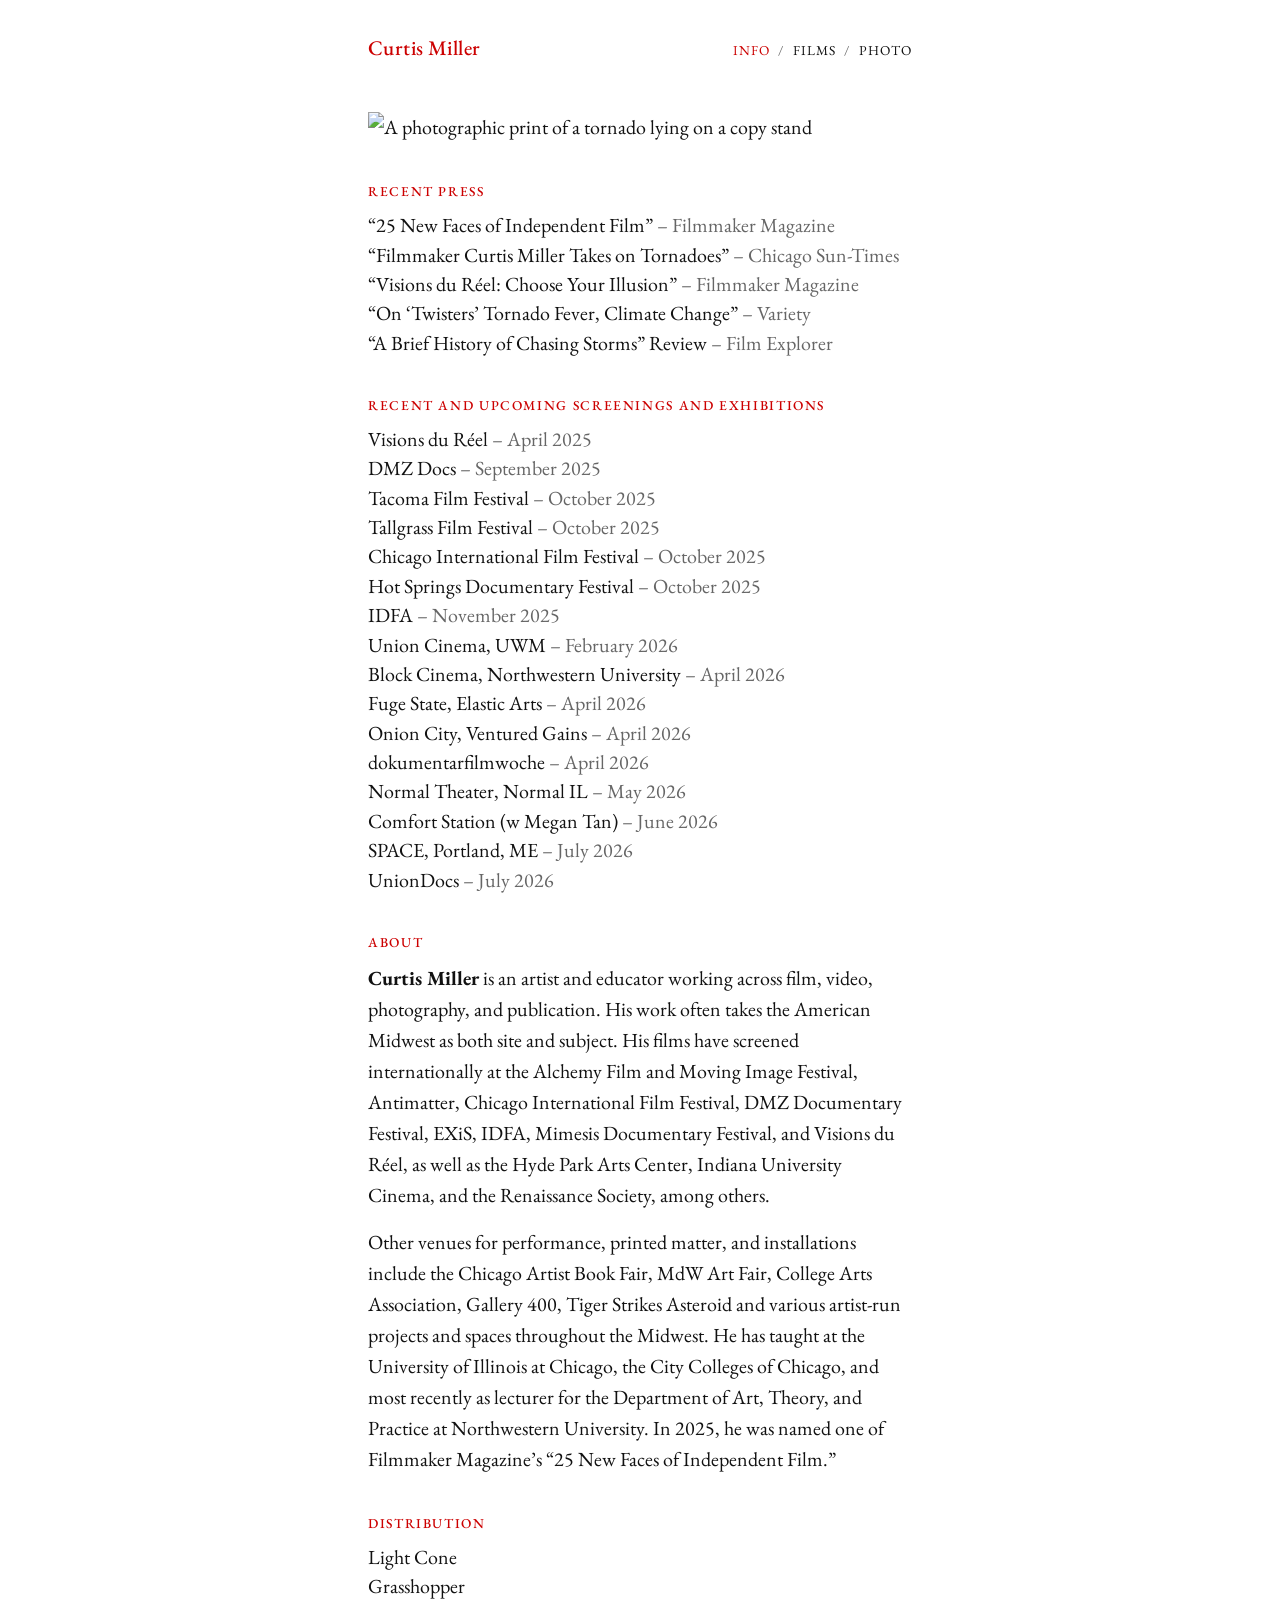
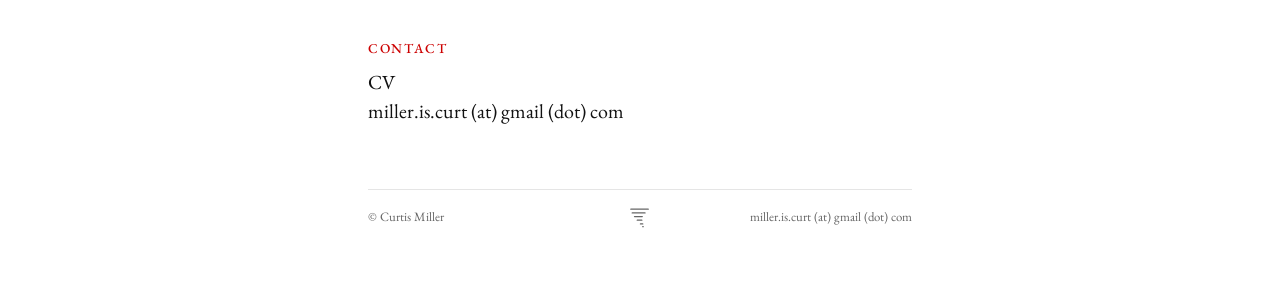
==== commit 2250abc2: "Rebuild the home page in the current site design The home page on the server had been replaced by th" ====
--- a/index.html
+++ b/index.html
@@ -1,100 +1,83 @@
 <!doctype html>
-
 <html lang="en">
 <head>
   <meta charset="utf-8">
+  <meta name="viewport" content="width=device-width, initial-scale=1">
+  <title>Curtis Miller – Artist and Filmmaker</title>
+  <meta name="description" content="Curtis Miller is an artist and educator working across film, video, photography, and publication.">
+  <meta name="author" content="Curtis Byrnside Miller">
+  <meta property="og:type" content="website">
+  <meta property="og:site_name" content="Curtis Miller">
+  <meta property="og:title" content="Curtis Miller – Artist and Filmmaker">
+  <meta property="og:description" content="Curtis Miller is an artist and educator working across film, video, photography, and publication.">
+  <meta name="twitter:card" content="summary_large_image">
+  <link rel="preload" href="fonts/eb-garamond.woff2" as="font" type="font/woff2" crossorigin>
+  <link rel="stylesheet" href="curtismiller.css?v=5">
+</head>
+<body>
 
-  <title>Curtis Miller - Artist / Filmmaker</title>
-  <meta name="description" content="CURTIS MILLER - Artist and Filmmaker">
-  <meta name="author" content="CURTIS BYRNSIDE MILLER">
+<header class="site-header">
+  <a class="site-name" href="index.html">Curtis Miller</a>
+  <nav class="site-nav">
+    <a href="index.html" aria-current="page">Info</a><a href="films.html">Films</a><a href="photo.html">Photo</a>
+  </nav>
+</header>
 
-  <link rel="stylesheet" href="curtismiller.css">
-    
-<link rel="preconnect" href="https://fonts.gstatic.com">
-<link href="https://fonts.googleapis.com/css2?family=Manrope:wght@200;300;400;500;600;700&display=swap" rel="stylesheet"> 
-<link rel="icon" type="image/png" href=""/>
-        
-<meta name="viewport" content="width=device-width, initial-scale=1.0">    
-  
-  
-</head>
-    <header><a href="index.html">INFO</a> / <a href="films.html">FILMS</a> / <a href="photo.html">PHOTO</a></header>
-    
-    <body>
-        <br>
-        <img src="images/Minimal_Red.jpg" class="center" title="A photographic print of a tornado laying on a copystand">
-       
-  <p class="center"> <b>Recent Press:</b>
-<br>  
-<br>
-<a href="https://filmmakermagazine.com/people/curtis-miller/" target="_blank"> "25 New Faces of Independent Film"</a> - Filmmaker Magazine
-<br>
-<a href="https://chicago.suntimes.com/movies-and-tv/2025/10/17/filmmaker-curtis-miller-a-brief-history-of-chasing-storms-chicago-international-film-fest" target="blank">"Filmmaker Curtis Miller Takes on Tornadoes"</a> - Chicago Sun-Times
-<br>
-  <a href="https://filmmakermagazine.com/130494-visions-du-reel-2025-reviews-prince-of-nanawa-soldiers-of-light/" target="_blank"> "Visions du Réel: Choose Your Illusion"</a> - Filmmaker Magazine
-  <br>
+<main>
+  <img class="lead-image" src="images/Minimal_Red.jpg" alt="A photographic print of a tornado lying on a copy stand">
 
-  <a href="https://variety.com/2025/film/global/a-brief-history-of-chasing-storms-twisters-climate-change-1236362702/" target="_blank"> "On ‘Twisters’ Tornado Fever, Climate Change"</a> - Variety
-  <br>
-    <a href="https://www.filmexplorer.ch/detail/a-brief-history-of-chasing-storms/" target="_blank"> "A Brief History of Chasing Storms" Review</a> - Film Explorer
-  
-  </p>
-  
-  <p class="center">
-      <b>Recent / Upcoming Screenings and Exhibitions:</b>
-      <br>
-      <br>
-    Visions du Réel - April 2025 <br>
-    DMZ Docs - September 2025 <br>
-    Tacoma Film Festival - October 2025 <br>
-    Tallgrass Film Festival - October 2025 <br>
-    Chicago International Film Festival - October 2025 <br>
-    Hot Springs Documentary Festival - October 2025 <br>
-    IDFA - November 2025<br>
-    Union Cinema, UWM - February 2026 <br>
-    Block Cinema, Northwestern University - April 2026 <br>
-    Fuge State, Elastic Arts - April 2026 <br>
-    Onion City, Ventured Gains - April 2026 <br>
-    dokumentarfilmwoche - April 2026 <br>
-    Normal Theater, Normal IL - May 2026 <br>
-    <a href="https://comfortstationlogansquare.org/june-2026-curtis-miller-and-megan-tan">Comfort Station (w Megan Tan) - June 2026</a><br>
-    SPACE, Portland, ME - July 2026 <br>
-    UnionDocs - July 2026<br>
-    
+  <h2>Recent Press</h2>
+  <ul class="plain">
+    <li><a href="https://filmmakermagazine.com/people/curtis-miller/" target="_blank" rel="noopener noreferrer">“25 New Faces of Independent Film”</a> <span class="source">– Filmmaker Magazine</span></li>
+    <li><a href="https://chicago.suntimes.com/movies-and-tv/2025/10/17/filmmaker-curtis-miller-a-brief-history-of-chasing-storms-chicago-international-film-fest" target="_blank" rel="noopener noreferrer">“Filmmaker Curtis Miller Takes on Tornadoes”</a> <span class="source">– Chicago Sun-Times</span></li>
+    <li><a href="https://filmmakermagazine.com/130494-visions-du-reel-2025-reviews-prince-of-nanawa-soldiers-of-light/" target="_blank" rel="noopener noreferrer">“Visions du Réel: Choose Your Illusion”</a> <span class="source">– Filmmaker Magazine</span></li>
+    <li><a href="https://variety.com/2025/film/global/a-brief-history-of-chasing-storms-twisters-climate-change-1236362702/" target="_blank" rel="noopener noreferrer">“On ‘Twisters’ Tornado Fever, Climate Change”</a> <span class="source">– Variety</span></li>
+    <li><a href="https://www.filmexplorer.ch/detail/a-brief-history-of-chasing-storms/" target="_blank" rel="noopener noreferrer">“A Brief History of Chasing Storms” Review</a> <span class="source">– Film Explorer</span></li>
+  </ul>
 
+  <h2>Recent and Upcoming Screenings and Exhibitions</h2>
+  <ul class="plain">
+    <li>Visions du Réel <span class="date">– April 2025</span></li>
+    <li>DMZ Docs <span class="date">– September 2025</span></li>
+    <li>Tacoma Film Festival <span class="date">– October 2025</span></li>
+    <li>Tallgrass Film Festival <span class="date">– October 2025</span></li>
+    <li>Chicago International Film Festival <span class="date">– October 2025</span></li>
+    <li>Hot Springs Documentary Festival <span class="date">– October 2025</span></li>
+    <li>IDFA <span class="date">– November 2025</span></li>
+    <li>Union Cinema, UWM <span class="date">– February 2026</span></li>
+    <li>Block Cinema, Northwestern University <span class="date">– April 2026</span></li>
+    <li>Fuge State, Elastic Arts <span class="date">– April 2026</span></li>
+    <li>Onion City, Ventured Gains <span class="date">– April 2026</span></li>
+    <li>dokumentarfilmwoche <span class="date">– April 2026</span></li>
+    <li>Normal Theater, Normal IL <span class="date">– May 2026</span></li>
+    <li><a href="https://comfortstationlogansquare.org/june-2026-curtis-miller-and-megan-tan" target="_blank" rel="noopener noreferrer">Comfort Station (w Megan Tan)</a> <span class="date">– June 2026</span></li>
+    <li>SPACE, Portland, ME <span class="date">– July 2026</span></li>
+    <li>UnionDocs <span class="date">– July 2026</span></li>
+  </ul>
 
-</p>
+  <h2>About</h2>
+  <div class="text">
+    <p><strong>Curtis Miller</strong> is an artist and educator working across film, video, photography, and publication. His work often takes the American Midwest as both site and subject. His films have screened internationally at the Alchemy Film and Moving Image Festival, Antimatter, Chicago International Film Festival, DMZ Documentary Festival, EXiS, IDFA, Mimesis Documentary Festival, and Visions du Réel, as well as the Hyde Park Arts Center, Indiana University Cinema, and the Renaissance Society, among others.</p>
+    <p>Other venues for performance, printed matter, and installations include the Chicago Artist Book Fair, MdW Art Fair, College Arts Association, Gallery 400, Tiger Strikes Asteroid and various artist-run projects and spaces throughout the Midwest. He has taught at the University of Illinois at Chicago, the City Colleges of Chicago, and most recently as lecturer for the Department of Art, Theory, and Practice at Northwestern University. In 2025, he was named one of Filmmaker Magazine’s “25 New Faces of Independent Film.”</p>
+  </div>
 
-        <p class="center">
-      
-              <b>Curtis Miller</b> is an artist and educator working across film, video, photography, and publication. His work often takes the American Midwest as both site and subject. 
-              His films have screened internationally at the Alchemy Film and Moving Image Festival, Antimatter, Chicago International Film Festival, DMZ Documentary Festival, EXiS, IDFA, Mimesis Documentary Festival, and Visions du Réel, as well as the Hyde Park Arts Center, Indiana University Cinema, 
-              and the Renaissance Society, among others. 
-          <br>
-          <br>
-          Other venues for performance, printed matter, and installations include the Chicago Artist Book Fair, MdW Art Fair, College Arts Association, Gallery 400, Tiger Strikes Asteroid and various artist-run projects and spaces throughout the Midwest. 
-              He has taught at the University of Illinois at Chicago, the City Colleges of Chicago, and most recently as lecturer for the Department of Art, Theory, and Practice at Northwestern University. In 2025, he was named one of Filmmaker Magazine's "25 New Faces of Independent Film."
-             
-            <br>
-            <br>
-            <b>Distribution:</b> <br>
-            <a href="https://lightcone.org/en/cineaste-18432-curtis-miller" target="_blank" rel="noopener noreferrer">Light Cone</a> <br>
-            <a href="https://store.grasshopperfilm.com/a-brief-history-of-chasing-storms.html?Session_ID=a2531d6de21d5cc5e908e0d5b5685e9d" target="blank" rel="noopener noreferrer">Grasshopper</a>
-            <br>
-            <br>
-          <a href="https://docs.google.com/document/d/1ivkxfLE26ahniaY4CYEQGOqVUNz95qUPNqPvk-hR7dc/edit?usp=sharing" target="_blank" rel="noopener noreferrer"><b>CV</b></a>
-          <br>
-          <br>
-            <b>Email: </b>miller.is.curt (at) gmail (dot) com
+  <h2>Distribution</h2>
+  <ul class="plain">
+    <li><a href="https://lightcone.org/en/cineaste-18432-curtis-miller" target="_blank" rel="noopener noreferrer">Light Cone</a></li>
+    <li><a href="https://store.grasshopperfilm.com/a-brief-history-of-chasing-storms.html" target="_blank" rel="noopener noreferrer">Grasshopper</a></li>
+  </ul>
 
+  <h2>Contact</h2>
+  <ul class="plain">
+    <li><a href="https://docs.google.com/document/d/1ivkxfLE26ahniaY4CYEQGOqVUNz95qUPNqPvk-hR7dc/edit?usp=sharing" target="_blank" rel="noopener noreferrer">CV</a></li>
+    <li>miller.is.curt (at) gmail (dot) com</li>
+  </ul>
+</main>
 
-        </p>
- 
-        
-    </body>
-    
-    <footer>
-        <a href="game.html" class="tornado-link" aria-label="A Dinner Date with the Sublime, a storm chasing game"><svg width="22" height="22" viewBox="0 0 24 24" fill="none" stroke="currentColor" stroke-width="1.4" stroke-linecap="round" aria-hidden="true"><path d="M2 3.5h19M3.5 7.5h14M6 11.5h8.5M9 15.5h5M12.5 19.5h2.5M15 22.5h.5"/></svg></a>
-    </footer>
-    
-</html>+<footer class="site-footer site-footer--centre">
+  <span>© Curtis Miller</span>
+  <a href="game.html" class="tornado-link" aria-label="A Dinner Date with the Sublime, a storm chasing game"><svg width="22" height="22" viewBox="0 0 24 24" fill="none" stroke="currentColor" stroke-width="1.4" stroke-linecap="round" aria-hidden="true"><path d="M2 3.5h19M3.5 7.5h14M6 11.5h8.5M9 15.5h5M12.5 19.5h2.5M15 22.5h.5"/></svg></a>
+  <span>miller.is.curt (at) gmail (dot) com</span>
+</footer>
+</body>
+</html>
--- a/curtismiller.css
+++ b/curtismiller.css
@@ -1,242 +1,391 @@
-/*media queries*/
-/*anything greather than >>> a break point - min - */
-/*anything less than a <<<< break point - max*/
-
-/***********MOBILE***********/
-/***********MOBILE***********/
-
-header{
-    background-color: white;
-    width: 100%;
-    margin: auto;
-    text-align: center;
-    bottom: 10px;
-    z-index: 10;
-    height: 20px;
-    font-size: 15px;
-    font-weight: 300;
-}
-
-footer{
-    text-align: right;
-}
-    
-body{
-    background: white; 
-    font-family: 'Manrope', sans-serif;
-    margin-left: 2vw;
-    margin-right: 1vw;
-    margin-bottom: 5vh;
-    margin-top: 15%;
-    z-index: 50;
-    
-}
-
-h1{
-    color: red;
-    font-size: 18px;
-    word-spacing: 10px;
-    font-weight: 600;
-    text-align: center;
-}
-
-h2{
-    color:red;
-    font-size:18px;
-    text-align: center;
-    margin-bottom: 4vh;
-}
-
-h3{color:black;
-text-align: center;
-    font-size: 13px;
-    display: inline;
-}
-
-h2:hover{color:black}
-h2:active{color:red}
-
-
-p{
-    color:black;
-    font-size: 12px
-}
-
-hr {
+/*
+  Curtis Miller - site stylesheet
+
+  Mobile-first: the base rules are for phones, and the media
+  queries near the bottom add to them for wider screens.
+  Colours live in the :root block so they can be changed in one place.
+
+  After editing this file, bump the ?v= number in each page's
+  <link rel="stylesheet" href="curtismiller.css?v=..."> line so browsers
+  fetch the new version instead of a cached copy.
+*/
+
+/* ---------- Font: EB Garamond, self-hosted (regular and italic files) ---------- */
+
+@font-face {
+  font-family: "EB Garamond";
+  font-style: normal;
+  font-weight: 400 800;
+  font-display: swap;
+  src: url("fonts/eb-garamond.woff2") format("woff2");
+}
+
+@font-face {
+  font-family: "EB Garamond";
+  font-style: italic;
+  font-weight: 400 800;
+  font-display: swap;
+  src: url("fonts/eb-garamond-italic.woff2") format("woff2");
+}
+
+/* ---------- Colours ---------- */
+
+:root {
+  --bg: #fff;
+  --text: #111;
+  --muted: #666;
+  --accent: #c00;   /* the site red; darker than pure red so small text stays readable */
+  --rule: #e5e5e5;
+
+  --column: 34rem;  /* width of the single page column: header, images, text, footer */
+}
+
+@media (prefers-color-scheme: dark) {
+  :root {
+    --bg: #111;
+    --text: #e8e8e8;
+    --muted: #999;
+    --accent: #ff5a5a;
+    --rule: #2a2a2a;
+  }
+}
+
+/* ---------- Base ---------- */
+
+*,
+*::before,
+*::after {
+  box-sizing: border-box;
+}
+
+html {
+  -webkit-text-size-adjust: 100%;
+  text-size-adjust: 100%;
+}
+
+body {
+  margin: 0;
+  padding: 0 1rem 3rem;
+  background: var(--bg);
+  color: var(--text);
+  font-family: "EB Garamond", Garamond, "Times New Roman", Georgia, serif;
+  font-size: 1.15rem;
+  line-height: 1.55;
+}
+
+a {
+  color: inherit;
+  text-decoration: none;
+}
+
+a:hover,
+a:focus {
+  color: var(--accent);
+}
+
+a:focus-visible {
+  outline: 2px solid var(--accent);
+  outline-offset: 2px;
+}
+
+img {
+  display: block;
+  max-width: 100%;
+  height: auto;
+  margin: 0 auto;
+}
+
+h1,
+h2 {
+  color: var(--accent);
+  font-weight: 500;
+  line-height: 1.25;
+}
+
+h1 {
+  font-size: 1.5rem;
+  margin: 0 0 0.25rem;
+}
+
+h2 {
+  font-size: 0.85rem;
+  letter-spacing: 0.12em;
+  text-transform: uppercase;
+  margin: 2.5rem 0 0.75rem;
+}
+
+p {
+  margin: 0 0 1rem;
+}
+
+/* ---------- Header and navigation ---------- */
+
+.site-header {
+  display: flex;
+  flex-wrap: wrap;
+  align-items: baseline;
+  justify-content: space-between;
+  gap: 0.5rem 1.5rem;
+  max-width: var(--column);
+  margin: 0 auto;
+  padding: 1.25rem 0 2rem;
+}
+
+.site-name {
+  color: var(--accent);
+  font-weight: 500;
+  font-size: 1.3rem;
+  letter-spacing: 0.02em;
+}
+
+.site-nav {
+  font-size: 0.85rem;
+  letter-spacing: 0.08em;
+  text-transform: uppercase;
+}
+
+.site-nav a + a::before {
+  content: "/";
+  margin: 0 0.6em;
+  color: var(--muted);
+}
+
+.site-nav a[aria-current="page"] {
+  color: var(--accent);
+}
+
+/* ---------- Page content ---------- */
+
+main {
+  max-width: var(--column);
+  margin: 0 auto;
+}
+
+/* Comfortable reading width for paragraphs and lists */
+.text {
+  max-width: var(--column);
+  margin: 0 auto;
+}
+
+.meta {
+  color: var(--muted);
+  font-size: 0.9rem;
+}
+
+.lead-image {
+  margin: 0 auto 2.5rem;
+}
+
+/* Lists without bullets: screenings, press, links */
+.plain {
+  list-style: none;
+  margin: 0;
+  padding: 0;
+}
+
+.plain li {
+  margin-bottom: 0.15rem;
+  line-height: 1.35;
+}
+
+.plain .source,
+.plain .date {
+  color: var(--muted);
+}
+
+.more {
+  margin: 0.5rem 0 0;
+  font-size: 0.9em;
+}
+
+/* ---------- CV: year column beside each entry ---------- */
+
+.cv {
+  display: grid;
+  grid-template-columns: 4.5rem 1fr;
+  gap: 0 1rem;
+  margin: 0;
+  line-height: 1.35;
+}
+
+.cv dt {
+  color: var(--muted);
+}
+
+.cv dd {
+  margin: 0 0 0.6rem;
+}
+
+.detail-list {
+  margin-top: 0.3rem;
+}
+
+.detail {
+  display: block;
+  color: var(--muted);
+  font-size: 0.85em;
+}
+
+.detail-list li {
+  margin-bottom: 0.4rem;
+}
+
+/* ---------- Image stacks (film pages, photo series) ---------- */
+
+.stack {
+  margin: 1.5rem 0 2rem;
+}
+
+.stack img {
+  margin-bottom: 1rem;
+}
+
+/* Clicking a photo opens it full size */
+.zoom {
+  display: block;
+  cursor: zoom-in;
+}
+
+/* Images fill the column so their edges line up with the text */
+.stack img,
+.lead-image {
   width: 100%;
-  margin-right: auto;
-}
-
-img{max-width: 100%;
-    height: auto;
-    margin-left: auto;
-    margin-right: auto;
-align-content: center;}
-
-.center{
-  display: block;
+}
+
+/* ---------- Films grid ---------- */
+
+.film-grid {
+  display: grid;
+  grid-template-columns: 1fr;
+  gap: 2rem 1.5rem;
+  margin: 0;
+  padding: 0;
+  list-style: none;
+}
+
+.film-grid a {
+  display: block;
+}
+
+.film-grid img {
+  width: 100%;
+}
+
+.film-grid .title {
+  display: block;
+  margin-top: 0.5rem;
+  font-weight: 500;
+  line-height: 1.3;
+}
+
+.film-grid .meta {
+  display: block;
+}
+
+.film-grid a:hover img,
+.film-grid a:focus img {
+  opacity: 0.85;
+}
+
+/* ---------- Photo series ---------- */
+
+.series {
+  margin-bottom: 2rem;
+}
+
+.series h2 {
+  margin-top: 0;
+  max-width: var(--column);
   margin-left: auto;
   margin-right: auto;
-    ;
-}
-
-
-
-#container{
-  display:flex;
-}
-
-
-
-a{ text-decoration: none;
-    color:black;
-}
-a:hover{color:red}
-
-.tornado-link{display: inline-block; padding: 8px; line-height: 0;}
-.tornado-link svg{display: block;}
-
-ul{list-style-position: outside;}
-
-li{list-style-position: outside;}
-
-iframe{
-    align-content: center;
-    display: block;
-}
-
-
-
-/***********MOBILE***********/
-/***********MOBILE***********/
-
-
-
-/*
-~~~~~~~~~~~~~~~~~~~~~~~~~~~~~~~~~~~~~~~~~~~~~~~
-~~~~~~~~~~~~~~~~~~~~~~~~~~~~~~~~~~~~~~~~~~~~~~~
-*/
-
-
-/***********TABLET***********/
-/***********TABLET***********/
-@media only screen and (min-width: 768px){
-    h1{
-    font-size: 30px;
-        text-align: center;
-   }
-    
-    h2{
-    color:red;
-    font-size:20px;
-    text-align: center;
-    margin-bottom: 4vh;
-}
-    
-    p{
-    color:black;
-    font-size: 16px;
-    text-align: left;
-    font-weight: 300;
-}
-    .newspaper{
-    color:red;
-    column-count: 2}
-
-}
-
-#container{
-  display:flex
-}
-
-/***********TABLET***********/
-/***********TABLET***********/
-
-
-
-/*
-~~~~~~~~~~~~~~~~~~~~~~~~~~~~~~~~~~~~~~~~~~~~~~~
-~~~~~~~~~~~~~~~~~~~~~~~~~~~~~~~~~~~~~~~~~~~~~~~
-*/
-
-
-/***********SMALL_LAPTOP***********/
-/***********SMALL_LAPTOP***********/
-@media only screen and (min-width: 992px){
-     h1{ color:red;
-        font-size: 35px;
-        }
-    
-    h2{
-    font-size:30px;
-    text-align: center;
-    margin-bottom: 4vh;
-    }
-
-  h3{font-size:18px;}  
-    }
-
-p{max-width: 100%}
-
- img{max-width: 100%;
-    height: auto;
-    margin-left: auto;
-    margin-right: auto;
-align-content: center;}
-
-hr{max-width: 100%}
-
-
-/***********SMALL_LAPTOP***********/
-/***********SMALL_LAPTOP***********/
-
-
-
-/*
-~~~~~~~~~~~~~~~~~~~~~~~~~~~~~~~~~~~~~~~~~~~~~~~
-~~~~~~~~~~~~~~~~~~~~~~~~~~~~~~~~~~~~~~~~~~~~~~~
-*/
-
-
-
-/***********LG_DESK***********/
-/***********LG_DESK***********/
-@media only screen and (min-width: 1080px){
-    body{margin-top:5%;
-        margin-left:;
-        margin-right;}
-    
-    h1{
-        color:red;
-    font-size: 35px;
-   }
-    p{font-size: 13px;
-    max-width: 30%;
-        display: block;
-    align-content: center;}
-
-    h3{font-size: 14px;
-        font-weight: 300;
-    max-width: 30%}
-    
-    img{max-width: 30%;
-    height: auto;
-    margin-left: auto;
-    margin-right: auto;
-align-content: center;}
-}
-
-iframe{
-    max-width: 100%;
-    width: 108wh;
-    height: 50vh;
-    border: none;
-    align-content: center;
-}
-
-hr{max-width: 30%}
-
-/***********LG_DESK***********/
-/***********LG_DESK***********/
-
-
+}
+
+.series .year {
+  color: var(--muted);
+  font-weight: 400;
+  text-transform: none;
+  letter-spacing: 0;
+}
+
+/* ---------- Footer ---------- */
+
+.back {
+  margin-top: 3rem;
+}
+
+.site-footer {
+  max-width: var(--column);
+  margin: 4rem auto 0;
+  padding-top: 1rem;
+  border-top: 1px solid var(--rule);
+  color: var(--muted);
+  font-size: 0.8rem;
+  display: flex;
+  flex-wrap: wrap;
+  justify-content: space-between;
+  gap: 0.25rem 1rem;
+}
+
+/* Small tornado icon in the home page footer: links to the game */
+.tornado-link {
+  display: inline-flex;
+  align-items: center;
+  line-height: 0;
+  padding: 0 0.25rem;
+}
+
+.tornado-link svg {
+  display: block;
+}
+
+/* Home page footer: name, tornado icon in the middle, email */
+.site-footer--centre {
+  display: grid;
+  grid-template-columns: 1fr auto 1fr;
+  align-items: center;
+}
+
+.site-footer--centre > :last-child {
+  text-align: right;
+}
+
+/* ---------- Tablet and up ---------- */
+
+@media (min-width: 640px) {
+  body {
+    padding: 0 2rem 4rem;
+  }
+
+  .film-grid {
+    grid-template-columns: 1fr 1fr;
+  }
+}
+
+/* ---------- Desktop ---------- */
+
+@media (min-width: 1024px) {
+  body {
+    font-size: 1.25rem;
+  }
+
+  h1 {
+    font-size: 1.9rem;
+  }
+
+  .site-header {
+    padding: 2rem 0 3rem;
+  }
+}
+
+/* ---------- Print ---------- */
+
+@media print {
+  .site-nav,
+  .back {
+    display: none;
+  }
+
+  a {
+    text-decoration: underline;
+  }
+}
